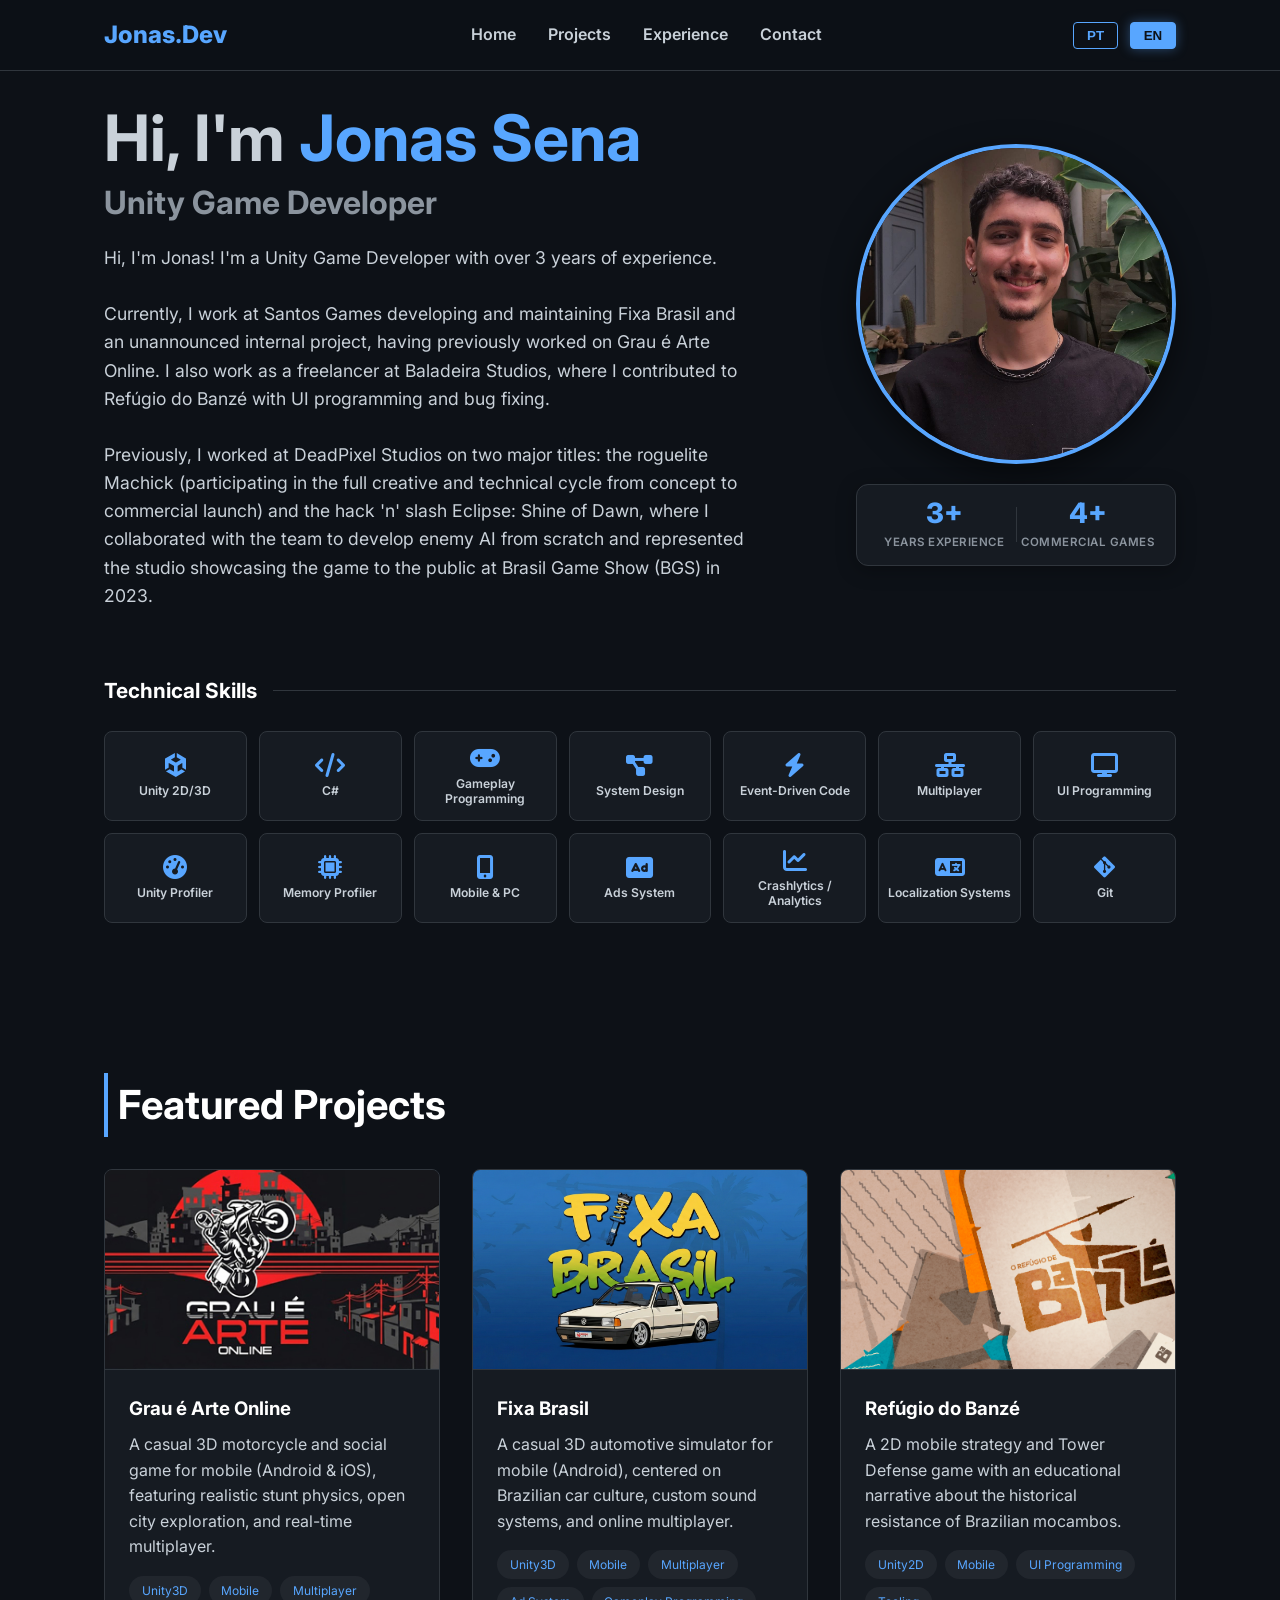
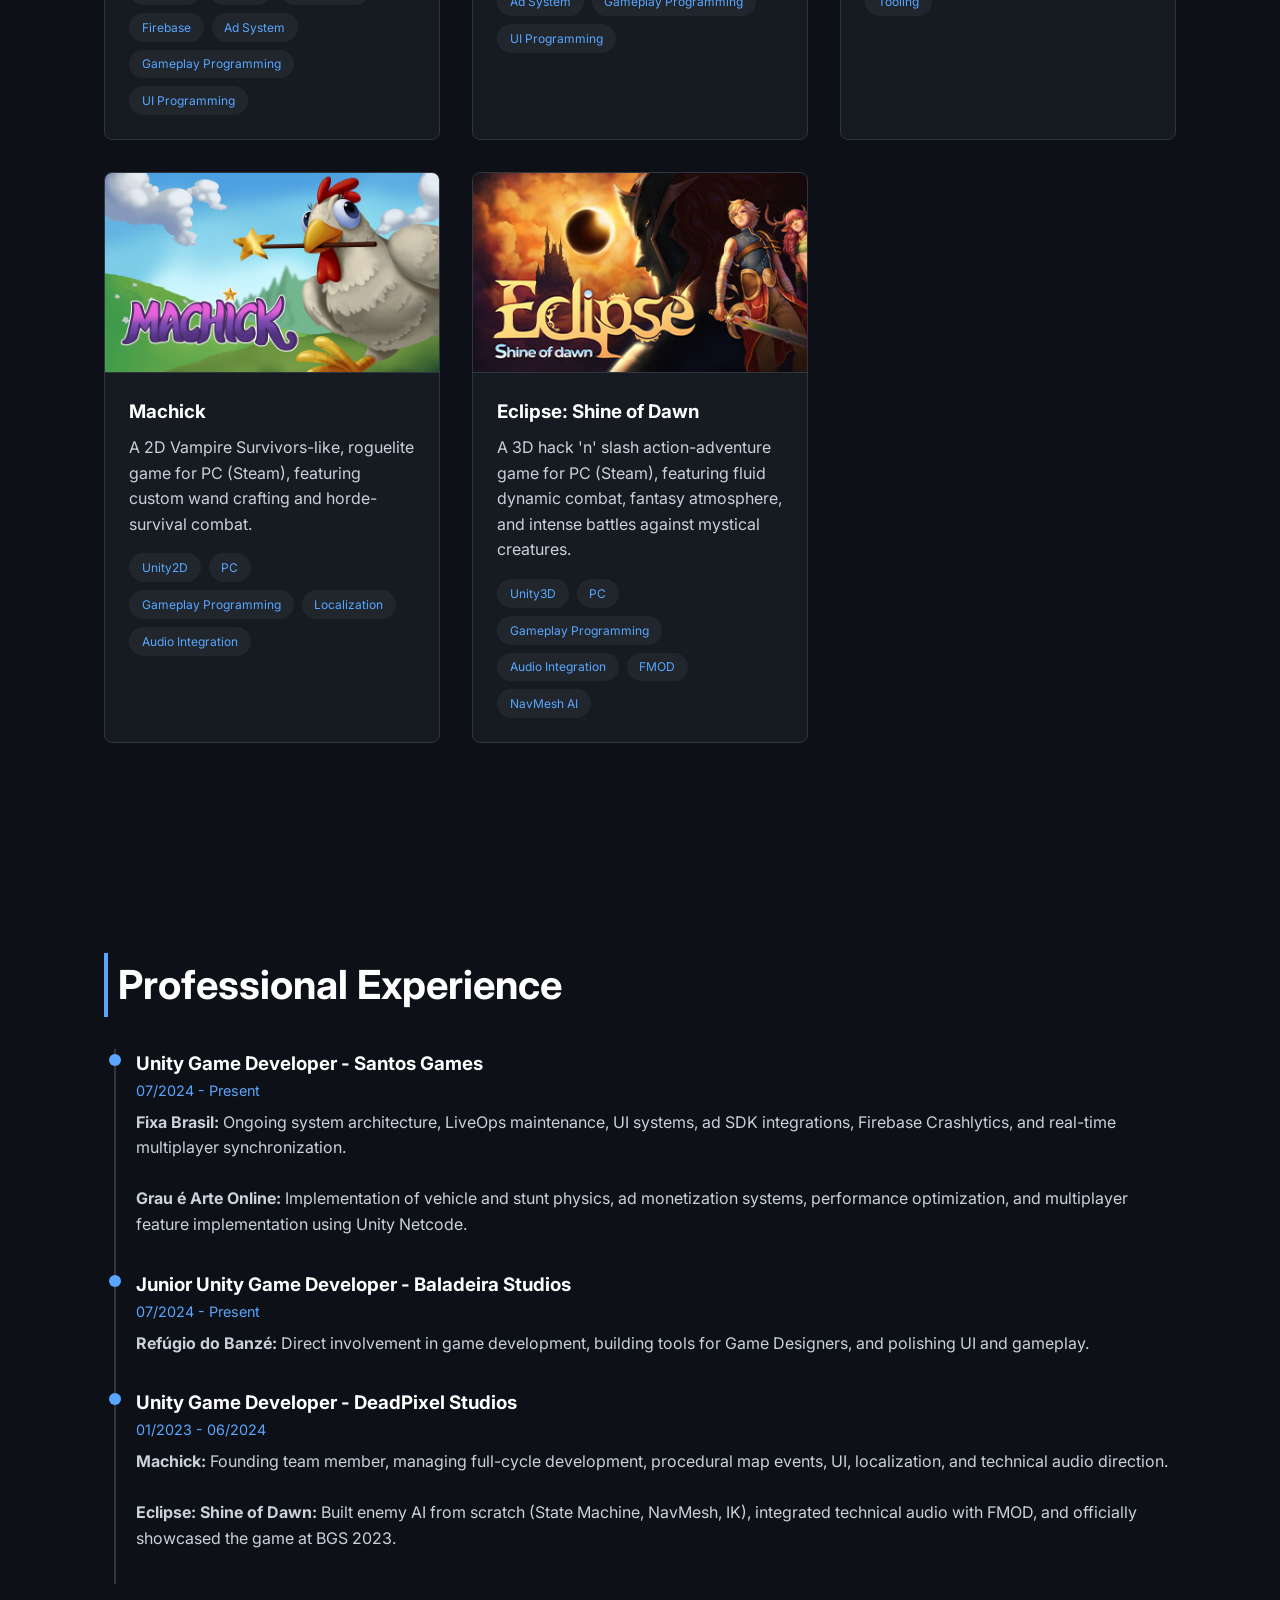
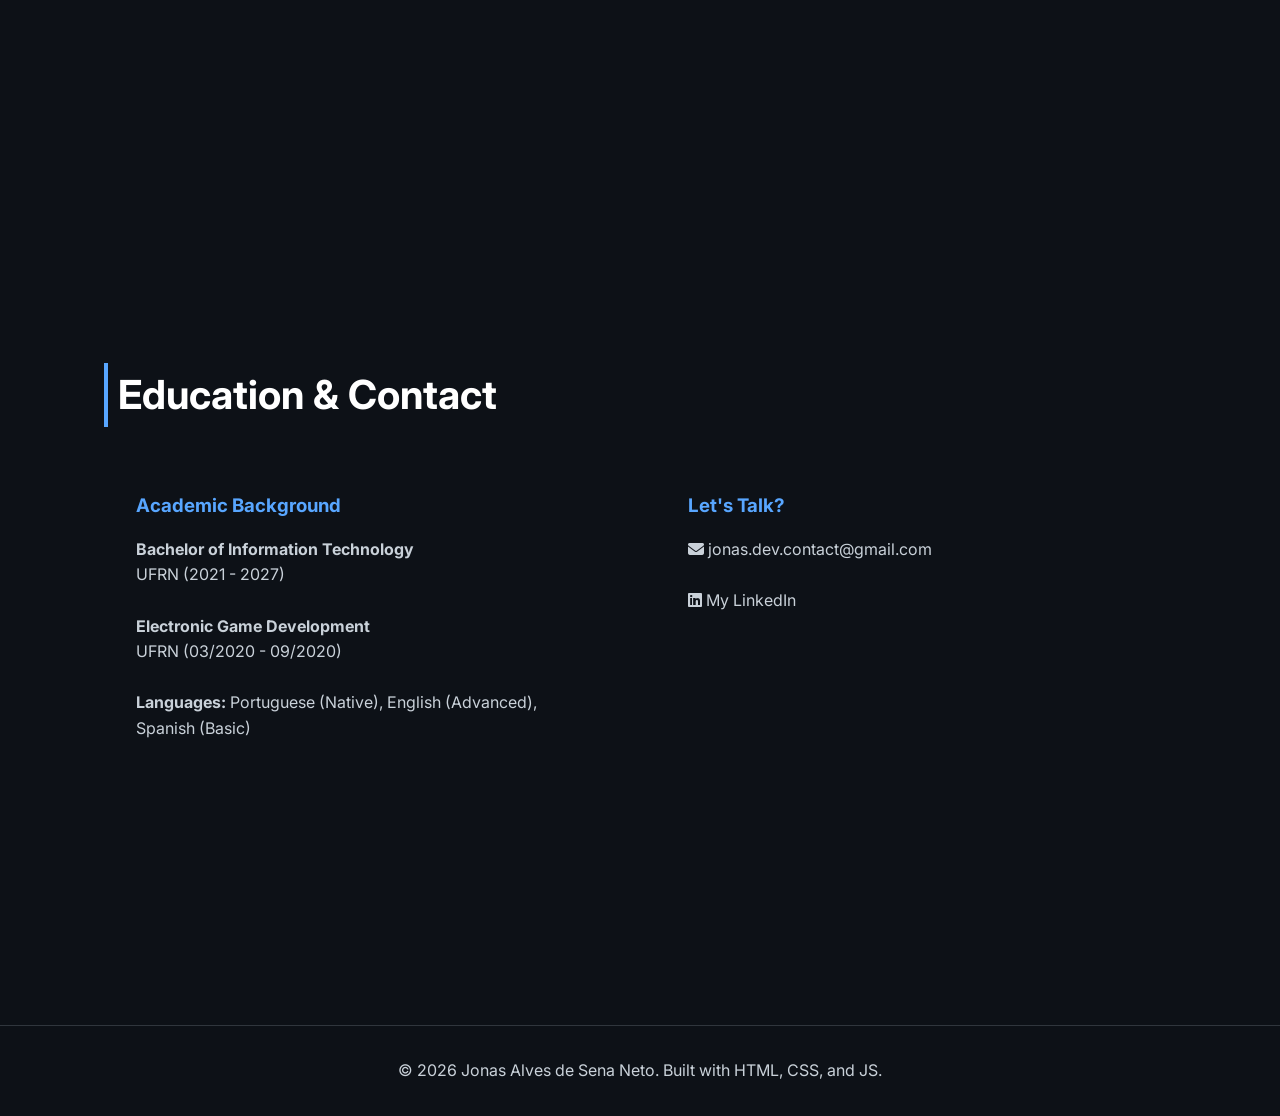
==== index.html @ f99be5d1 "add media on project pages" ====
<!DOCTYPE html>
<html lang="pt-BR">
<head>
    <meta charset="UTF-8">
    <meta name="viewport" content="width=device-width, initial-scale=1.0">
    <title data-i18n="page_title_home">Jonas Sena | Unity Game Developer</title>
    <link href="https://fonts.googleapis.com/css2?family=Inter:wght@300;400;600;800&display=swap" rel="stylesheet">
    <link rel="stylesheet" href="https://cdnjs.cloudflare.com/ajax/libs/font-awesome/6.4.0/css/all.min.css">
    
    <link rel="stylesheet" href="css/style.css">
</head>
<body>

    <header>
        <nav>
            <a href="index.html#inicio" class="logo">Jonas.Dev</a>
            <ul class="nav-links">
                <li><a href="#inicio" data-i18n="nav_home">Início</a></li>
                <li><a href="#projetos" data-i18n="nav_projects">Projetos</a></li>
                <li><a href="#experiencia" data-i18n="nav_experience">Experiência</a></li>
                <li><a href="#contato" data-i18n="nav_contact">Contato</a></li>
            </ul>
            <div class="lang-buttons">
                <button data-lang="pt" onclick="changeLanguage('pt')">PT</button>
                <button data-lang="en" onclick="changeLanguage('en')">EN</button>
            </div>
        </nav>
    </header>

    <section id="inicio" class="fade-in">
        <div class="intro-wrapper">
            
            <div class="intro-content">
                <h1 data-i18n="intro_hello">Oi, me chamo <span class="highlight">Jonas Sena</span></h1>
                <h2 data-i18n="intro_role">Unity Game Developer</h2>
                <p data-i18n="intro_desc">
                    Oi, eu sou Jonas! Sou Unity Game Developer com mais de 3 anos de experiência.<br><br>
                    Atualmente estou trabalhando na Santos Games no jogo Fixa Brasil e em um novo projeto interno ainda não lançado, além de ter atuado anteriormente no Grau é Arte Online. Também atuo como freelancer na Baladeira Studios, onde contribuí no jogo Refúgio do Banzé com programação de UI e correção de bugs.<br><br>
                    Anteriormente, atuei na DeadPixel Studios no desenvolvimento de dois grandes títulos: o roguelite Machick (participando de todo o processo criativo e técnico desde a concepção até o lançamento comercial) e o hack 'n' slash Eclipse: Shine of Dawn, onde contribuí no desenvolvimento da IA dos inimigos do zero junto à equipe e representei o estúdio apresentando o jogo diretamente ao público na Brasil Game Show (BGS) em 2023.
                </p>
            </div>

            <div class="intro-image">
                <img src="images/Jonas portfolio image.jpg" alt="Foto de Jonas Sena">
                <div class="intro-stats">
                    <div class="stat-item">
                        <span class="stat-number">3+</span>
                        <span class="stat-label" data-i18n="stat_exp">Anos de Experiência</span>
                    </div>
                    <div class="stat-divider"></div>
                    <div class="stat-item">
                        <span class="stat-number">4+</span>
                        <span class="stat-label" data-i18n="stat_projects">Jogos Comerciais</span>
                    </div>
                </div>
            </div>

        </div>
        
        <div class="skills-section">
            <h3 class="skills-title" data-i18n="skills_title">Competências Técnicas</h3>
            <div class="skills-grid">
                <div class="skill-card">
                    <i class="fa-brands fa-unity"></i>
                    <p data-i18n="skill_unity">Unity 2D/3D</p>
                </div>
                <div class="skill-card">
                    <i class="fa-solid fa-code"></i>
                    <p data-i18n="skill_csharp">C#</p>
                </div>
                <div class="skill-card">
                    <i class="fa-solid fa-gamepad"></i>
                    <p data-i18n="skill_gameplay">Gameplay Programming</p>
                </div>
                <div class="skill-card">
                    <i class="fa-solid fa-diagram-project"></i>
                    <p data-i18n="skill_system_design">System Design</p>
                </div>
                <div class="skill-card">
                    <i class="fa-solid fa-bolt"></i>
                    <p data-i18n="skill_event_driven">Event-Driven Code</p>
                </div>
                <div class="skill-card">
                    <i class="fa-solid fa-network-wired"></i>
                    <p data-i18n="skill_multiplayer">Multiplayer</p>
                </div>
                <div class="skill-card">
                    <i class="fa-solid fa-display"></i>
                    <p data-i18n="skill_ui">UI Programming</p>
                </div>
                <div class="skill-card">
                    <i class="fa-solid fa-gauge-high"></i>
                    <p data-i18n="skill_profiler">Unity Profiler</p>
                </div>
                <div class="skill-card">
                    <i class="fa-solid fa-microchip"></i>
                    <p data-i18n="skill_memory">Memory Profiler</p>
                </div>
                <div class="skill-card">
                    <i class="fa-solid fa-mobile-screen-button"></i>
                    <p data-i18n="skill_mobile_pc">Mobile & PC</p>
                </div>
                <div class="skill-card">
                    <i class="fa-solid fa-rectangle-ad"></i>
                    <p data-i18n="skill_ads">Ads System</p>
                </div>
                <div class="skill-card">
                    <i class="fa-solid fa-chart-line"></i>
                    <p data-i18n="skill_analytics">Crashlytics / Analytics</p>
                </div>
                <div class="skill-card">
                    <i class="fa-solid fa-language"></i>
                    <p data-i18n="skill_localization">Localization Systems</p>
                </div>
                <div class="skill-card">
                    <i class="fa-brands fa-git-alt"></i>
                    <p data-i18n="skill_git">Git</p>
                </div>
            </div>
        </div>
    </section>

    <section id="projetos" class="fade-in">
        <h2 class="section-title" data-i18n="title_projects">Projetos em Destaque</h2>
        <div class="projects-container">
            
            <a href="grau.html" class="project-card">
                <div class="project-img">
                    <img src="images/grau e arte media/grau.jpg" alt="Capa do jogo Grau é Arte Online" class="img-fill">
                </div>
                <div class="project-info">
                    <h3 data-i18n="proj1_title">Grau é Arte Online</h3>
                    <p data-i18n="proj1_desc">Jogo casual e social de motociclismo em 3D para mobile (Android e iOS), com física realista de manobras, exploração de cidade e multiplayer em tempo real.</p>
                    <div class="tags">
                        <span data-i18n="tag_unity3d">Unity3D</span>
                        <span data-i18n="tag_mobile">Mobile</span>
                        <span data-i18n="tag_multiplayer">Multiplayer</span>
                        <span data-i18n="tag_firebase">Firebase</span>
                        <span data-i18n="tag_ad_system">Sistema de Anúncios</span>
                        <span data-i18n="tag_gameplay_prog">Programação de Gameplay</span>
                        <span data-i18n="tag_ui_prog">Programação de UI</span>
                    </div>
                </div>
            </a>

            <a href="fixa.html" class="project-card">
                <div class="project-img">
                    <img src="images/fixa.jpg" alt="Capa do jogo Fixa Brasil" class="img-fill">
                </div>
                <div class="project-info">
                    <h3 data-i18n="proj2_title">Fixa Brasil</h3>
                    <p data-i18n="proj2_desc">Jogo casual e simulador automotivo em 3D para mobile (Android), focado na cultura brasileira de carros rebaixados, customização de som e multiplayer online.</p>
                    <div class="tags">
                        <span data-i18n="tag_unity3d">Unity3D</span>
                        <span data-i18n="tag_mobile">Mobile</span>
                        <span data-i18n="tag_multiplayer">Multiplayer</span>
                        <span data-i18n="tag_ad_system">Sistema de Anúncios</span>
                        <span data-i18n="tag_gameplay_prog">Programação de Gameplay</span>
                        <span data-i18n="tag_ui_prog">Programação de UI</span>
                    </div>
                </div>
            </a>

            <a href="banze.html" class="project-card">
                <div class="project-img">
                    <img src="images/banze midia/banze.jpg" alt="Capa do jogo Refúgio do Banzé">
                </div>
                <div class="project-info">
                    <h3 data-i18n="proj3_title">Refúgio do Banzé</h3>
                    <p data-i18n="proj3_desc">Jogo de estratégia e Tower Defense em 2D para mobile, com temática histórica e educativa sobre a resistência dos mocambos no Brasil colonial.</p>
                    <div class="tags">
                        <span data-i18n="tag_unity2d">Unity2D</span>
                        <span data-i18n="tag_mobile">Mobile</span>
                        <span data-i18n="tag_ui_prog">Programação de UI</span>
                        <span data-i18n="tag_tooling">Tooling</span>
                    </div>
                </div>
            </a>

            <a href="machick.html" class="project-card">
                <div class="project-img">
                    <img src="images/machick.jpg" alt="Capa do jogo Machick">
                </div>
                <div class="project-info">
                    <h3 data-i18n="proj4_title">Machick</h3>
                    <p data-i18n="proj4_desc">Jogo Vampire Survivors-like, roguelite em 2D para PC (Steam), com criação de varinhas mágicas e combate contra hordas de inimigos.</p>
                    <div class="tags">
                        <span data-i18n="tag_unity2d">Unity2D</span>
                        <span data-i18n="tag_pc">PC</span>
                        <span data-i18n="tag_gameplay_prog">Programação de Gameplay</span>
                        <span data-i18n="tag_localization">Localização</span>
                        <span data-i18n="tag_audio_int">Integração de Áudio</span>
                    </div>
                </div>
            </a>

            <a href="eclipse.html" class="project-card">
                <div class="project-img">
                    <img src="images/eclipse.jpg" alt="Capa do jogo Eclipse: Shine of Dawn">
                </div>
                <div class="project-info">
                    <h3 data-i18n="proj5_title">Eclipse: Shine of Dawn</h3>
                    <p data-i18n="proj5_desc">Jogo de ação e aventura hack 'n' slash em 3D para PC (Steam), com combate dinâmico fluido, ambientação de fantasia e confrontos contra criaturas místicas.</p>
                    <div class="tags">
                        <span data-i18n="tag_unity3d">Unity3D</span>
                        <span data-i18n="tag_pc">PC</span>
                        <span data-i18n="tag_gameplay_prog">Programação de Gameplay</span>
                        <span data-i18n="tag_audio_int">Integração de Áudio</span>
                        <span data-i18n="tag_fmod">FMOD</span>
                        <span data-i18n="tag_navmesh">NavMesh IA</span>
                    </div>
                </div>
            </a>

        </div>
    </section>

    <section id="experiencia" class="fade-in">
        <h2 class="section-title" data-i18n="title_experience">Experiência Profissional</h2>
        <div class="timeline">
            
            <div class="timeline-item">
                <h3 data-i18n="exp1_title">Unity Game Developer - Santos Games</h3>
                <span class="date" data-i18n="exp1_date">07/2024 - Presente</span>
                <p data-i18n="exp1_desc">
                    <strong>Fixa Brasil:</strong> Atuação contínua na arquitetura de sistemas, manutenção LiveOps, controle de UI, integração de anúncios, Firebase Crashlytics e sincronização multiplayer em tempo real.<br><br>
                    <strong>Grau é Arte Online:</strong> Implementação de física de veículos e manobras, sistemas de monetização/anúncios, otimização de performance e implementação de features multiplayer com Unity Netcode.
                </p>
            </div>

            <div class="timeline-item">
                <h3 data-i18n="exp2_title">Junior Unity Game Developer - Baladeira Studios</h3>
                <span class="date" data-i18n="exp2_date">07/2024 - Presente</span>
                <p data-i18n="exp2_desc"><strong>Refúgio do Banzé:</strong> Envolvimento direto no desenvolvimento do jogo, construindo ferramentas para Game Designers e refinando a programação de UI e gameplay.</p>
            </div>

            <div class="timeline-item">
                <h3 data-i18n="exp3_title">Unity Game Developer - DeadPixel Studios</h3>
                <span class="date" data-i18n="exp3_date">01/2023 - 06/2024</span>
                <p data-i18n="exp3_desc">
                    <strong>Machick:</strong> Membro fundador da equipe, atuando no ciclo completo do jogo, controle de mapas procedurais, UI, localização e direção técnica de áudio.<br><br>
                    <strong>Eclipse: Shine of Dawn:</strong> Desenvolvimento da IA dos inimigos do zero (State Machine, NavMesh, IK), integração técnica de áudio com FMOD e apresentação oficial do jogo na BGS 2023.
                </p>
            </div>

        </div>
    </section>

    <section id="contato" class="fade-in">
        <h2 class="section-title" data-i18n="title_contact">Educação e Contato</h2>
        <div class="projects-container">
            <div class="skill-card" style="text-align: left;">
                <h3 style="color: var(--accent-color); margin-bottom: 1rem;" data-i18n="edu_title">Formação Acadêmica</h3>
                <p data-i18n="edu_1"><strong>Bacharelado em Tecnologia da Informação</strong><br>UFRN (2021 - 2027)</p><br>
                <p data-i18n="edu_2"><strong>Desenvolvimento de Jogos Eletrônicos</strong><br>UFRN (03/2020 - 09/2020)</p><br>
                <p data-i18n="edu_langs"><strong>Idiomas:</strong> Português (Nativo), Inglês (Avançado), Espanhol (Básico)</p>
            </div>
            <div class="skill-card" style="text-align: left;">
                <h3 style="color: var(--accent-color); margin-bottom: 1rem;" data-i18n="contact_title">Vamos Conversar?</h3>
                <p><i class="fa-solid fa-envelope"></i> jonas.dev.contact@gmail.com</p><br>
                <p><i class="fa-brands fa-linkedin"></i> <a href="#" style="color: var(--text-color); text-decoration: none;" data-i18n="contact_linkedin">Meu LinkedIn</a></p>
            </div>
        </div>
    </section>

    <footer>
        <p data-i18n="footer_text">© 2026 Jonas Alves de Sena Neto. Construído com HTML, CSS e JS.</p>
    </footer>

    <script src="js/translations.js"></script>
    <script src="js/i18n.js"></script>
    <script src="js/main.js"></script>
</body>
</html>
---- css/style.css ----
/* Variáveis de Cores (Tema Escuro) */
:root {
    --bg-color: #0d1117; /* Fundo principal escuro */
    --surface-color: #161b22; /* Fundo secundário (cards) */
    --text-color: #c9d1d9; /* Texto claro */
    --accent-color: #58a6ff; /* Azul para destaques */
    --accent-hover: #1f6feb; /* Azul escuro para hover */
}

* {
    margin: 0;
    padding: 0;
    box-sizing: border-box;
}

html {
    scroll-behavior: smooth; /* Rolagem suave ao clicar nos links */
}

body {
    font-family: 'Inter', sans-serif;
    background-color: var(--bg-color);
    color: var(--text-color);
    line-height: 1.6;
}

/* --- Cabeçalho --- */
header {
    position: fixed;
    top: 0;
    width: 100%;
    background-color: rgba(13, 17, 23, 0.95);
    backdrop-filter: blur(5px);
    z-index: 1000;
    border-bottom: 1px solid #30363d;
}

nav {
    display: flex;
    justify-content: space-between;
    align-items: center;
    padding: 1rem 5%;
    max-width: 1200px;
    margin: 0 auto;
}

.logo {
    font-size: 1.5rem;
    font-weight: 800;
    color: var(--accent-color);
    text-decoration: none;
    cursor: pointer;
    transition: opacity 0.2s ease, filter 0.2s ease;
}

.logo:hover {
    filter: brightness(1.2);
}

.nav-links {
    list-style: none;
    display: flex;
    gap: 2rem;
}

.nav-links a {
    color: var(--text-color);
    text-decoration: none;
    font-weight: 600;
    transition: color 0.3s;
}

.nav-links a:hover {
    color: var(--accent-color);
}

.lang-buttons button {
    background-color: transparent;
    border: 1px solid var(--accent-color);
    color: var(--accent-color);
    padding: 0.3rem 0.8rem;
    margin-left: 0.5rem;
    cursor: pointer;
    border-radius: 4px;
    font-weight: bold;
    transition: all 0.25s ease;
}

.lang-buttons button:hover {
    background-color: rgba(88, 166, 255, 0.2);
}

.lang-buttons button.active {
    background-color: var(--accent-color);
    color: var(--bg-color);
    box-shadow: 0 0 12px rgba(88, 166, 255, 0.4);
}

/* --- Seções Globais --- */
section {
    padding: 100px 5% 50px;
    min-height: 100vh;
    max-width: 1200px;
    margin: 0 auto;
    display: flex;
    flex-direction: column;
    justify-content: center;
}

.section-title {
    font-size: 2.5rem;
    margin-bottom: 2rem;
    color: #fff;
    border-left: 4px solid var(--accent-color);
    padding-left: 10px;
}

.highlight {
    color: var(--accent-color);
}

/* --- Início --- */
.intro-wrapper {
    display: flex;
    align-items: center; /* Centraliza verticalmente o texto com a foto */
    justify-content: space-between;
    gap: 3rem; /* Espaço entre o texto e a foto */
}

.intro-content {
    flex: 1; /* Faz o texto ocupar o espaço restante */
}

.intro-content h1 {
    font-size: 4rem;
    line-height: 1.2;
}

.intro-content h2 {
    font-size: 2rem;
    color: #8b949e;
    margin-bottom: 1rem;
}

.intro-content p {
    font-size: 1.1rem;
    max-width: 650px;
    color: #c9d1d9;
}

/* Estilos da Foto de Perfil */
.intro-image {
    flex-shrink: 0; /* Impede a foto de amassar */
    display: flex;
    flex-direction: column;
    align-items: center;
}

.intro-image img {
    width: 320px;
    height: 320px;
    object-fit: cover; /* Garante que a foto não fique esticada */
    border-radius: 50%; /* Deixa a foto redonda (mude para 15px se quiser quadrada com cantos arredondados) */
    border: 4px solid var(--accent-color); /* Borda com a cor de destaque do site */
    box-shadow: 0 10px 30px rgba(0, 0, 0, 0.5); /* Sombra suave para dar profundidade */
}

/* Espaço Sucinto de Estatísticas abaixo da foto */
.intro-stats {
    display: flex;
    align-items: center;
    justify-content: space-around;
    width: 100%;
    max-width: 320px;
    margin-top: 1.25rem;
    padding: 0.85rem 1rem;
    background-color: var(--surface-color);
    border: 1px solid #30363d;
    border-radius: 12px;
    box-shadow: 0 4px 20px rgba(0, 0, 0, 0.3);
}

.stat-item {
    text-align: center;
    flex: 1;
}

.stat-number {
    display: block;
    font-size: 1.75rem;
    font-weight: 800;
    color: var(--accent-color);
    line-height: 1.1;
}

.stat-label {
    display: block;
    font-size: 0.72rem;
    font-weight: 600;
    color: #8b949e;
    margin-top: 0.25rem;
    text-transform: uppercase;
    letter-spacing: 0.5px;
}

.stat-divider {
    width: 1px;
    height: 35px;
    background-color: #30363d;
}

/* Responsividade (Para celulares e tablets) */
@media (max-width: 900px) {
    .intro-wrapper {
        flex-direction: column-reverse; /* Coloca o texto embaixo e a foto em cima no celular */
        text-align: center;
        gap: 2rem;
    }

    .intro-content p {
        max-width: 100%; /* O texto ocupa 100% da tela no celular */
        margin: 0 auto;
    }

    .intro-image img {
        width: 220px; /* Reduz o tamanho da foto no celular */
        height: 220px;
    }

    .intro-stats {
        max-width: 260px;
        margin-top: 1rem;
    }

    .intro-content h1 {
        font-size: 3rem; /* Reduz um pouco o título no celular */
    }
}

/* --- Habilidades --- */
.skills-section {
    margin-top: 4rem;
}

.skills-title {
    font-size: 1.3rem;
    color: #fff;
    margin-bottom: 1.5rem;
    font-weight: 700;
    display: flex;
    align-items: center;
}

.skills-title::after {
    content: '';
    flex: 1;
    height: 1px;
    background-color: #30363d;
    margin-left: 1rem;
}

.skills-grid {
    display: grid;
    grid-template-columns: repeat(auto-fit, minmax(120px, 1fr));
    gap: 0.75rem;
}

/* Em telas de desktop, organiza em exatamente 7 colunas (2 linhas completas) */
@media (min-width: 960px) {
    .skills-grid {
        grid-template-columns: repeat(7, 1fr);
    }
}

.skills-grid .skill-card {
    background-color: var(--surface-color);
    padding: 0.85rem 0.4rem; 
    border-radius: 8px;
    text-align: center;
    border: 1px solid #30363d;
    display: flex;
    flex-direction: column;
    justify-content: center;
    align-items: center;
    min-height: 90px;
    transition: transform 0.25s ease, border-color 0.25s ease, box-shadow 0.25s ease;
}

.skills-grid .skill-card:hover {
    transform: translateY(-3px);
    border-color: var(--accent-color);
    box-shadow: 0 4px 16px rgba(88, 166, 255, 0.15);
}

.skills-grid .skill-card i {
    font-size: 1.5rem;
    color: var(--accent-color);
    margin-bottom: 0.45rem;
}

.skills-grid .skill-card p {
    font-size: 0.76rem; 
    font-weight: 600;
    color: var(--text-color);
    margin: 0;
    line-height: 1.2;
}

/* --- Projetos --- */
.projects-container {
    display: grid;
    grid-template-columns: repeat(auto-fit, minmax(300px, 1fr));
    gap: 2rem;
}

.project-card {
    background-color: var(--surface-color);
    border-radius: 8px;
    overflow: hidden;
    border: 1px solid #30363d;
    
    /* Novas propriedades adicionadas */
    transition: transform 0.3s, border-color 0.3s;
    cursor: pointer; /* Garante que o cursor vire uma mãozinha */
    display: block; /* Necessário caso você transforme a div em link */
    text-decoration: none; /* Remove o sublinhado caso seja um link */
    color: inherit; /* Mantém a cor do texto original */
}

/* Novo efeito hover para os projetos */
.project-card:hover {
    transform: translateY(-5px);
    border-color: var(--accent-color);
}

/* O contêiner principal das capas */
.project-img {
    width: 100%; /* Faz a imagem ocupar toda a largura do card */
    height: 200px; /* Mantém a altura fixa padrão */
    object-fit: cover; /* MÁGICA: Corta a imagem perfeitamente se ela não couber, sem achatar! */
    display: block; /* Remove espaços em branco indesejados abaixo da imagem */
    border-bottom: 1px solid #30363d; /* Cria uma linha divisória sutil entre a imagem e o texto */
}

/* Regra PADRÃO: Mantém as outras imagens centralizadas e sem cortar (como Banzé, Machick, Eclipse) */
.project-img img {
    width: 100%;     /* Força a preencher a largura */
    height: 100%;    /* Força a preencher a altura (200px) */
    display: block;  /* Remove espaços em branco indesejados abaixo da imagem */
    object-fit: cover; /* A MÁGICA: Corta o excesso preenchendo o fundo sem distorcer! */
    object-position: left; /* Garante que o corte foque no centro da imagem */
}

/* Regra ESPECÍFICA: Força apenas o Grau e o Fixa a preencherem 100% do fundo */
.project-img img.img-fill {
    max-height: none; /* Remove a limitação de 90% */
    max-width: none;
    width: 100%;      /* Força a preencher a largura */
    height: 100%;     /* Força a preencher a altura */
    object-fit: cover; /* Corta o excesso preenchendo o fundo sem distorcer */
    object-position: center;
}

.project-info {
    padding: 1.5rem;
}

.project-info h3 {
    color: #fff;
    margin-bottom: 0.5rem;
}

/* --- Tags dos Projetos --- */
.tags {
    margin-top: 1rem;
    display: flex;
    flex-wrap: wrap; /* Permite que as tags pulem para a linha de baixo quando faltar espaço */
    gap: 0.5rem;
}

.tags span {
    background-color: #21262d;
    padding: 0.3rem 0.8rem;
    border-radius: 20px;
    font-size: 0.75rem; /* Diminuí levemente a fonte para caber melhor */
    color: var(--accent-color);
    white-space: nowrap; /* Impede que o texto de uma única tag quebre no meio da palavra */
}

/* --- Experiência (Timeline) --- */
.timeline {
    border-left: 2px solid #30363d;
    padding-left: 20px;
    margin-left: 10px;
}

.timeline-item {
    margin-bottom: 2rem;
    position: relative;
}

.timeline-item::before {
    content: '';
    position: absolute;
    left: -27px;
    top: 5px;
    width: 12px;
    height: 12px;
    background-color: var(--accent-color);
    border-radius: 50%;
}

.timeline-item h3 {
    color: #fff;
}

.timeline-item .date {
    font-size: 0.9rem;
    color: var(--accent-color);
    display: block;
    margin-bottom: 0.5rem;
}

/* --- Rodapé --- */
footer {
    text-align: center;
    padding: 2rem;
    border-top: 1px solid #30363d;
    margin-top: 2rem;
}

/* --- Animação JS --- */
.fade-in {
    opacity: 0;
    transform: translateY(30px);
    transition: opacity 0.6s ease-out, transform 0.6s ease-out;
}

.fade-in.visible {
    opacity: 1;
    transform: translateY(0);
}

/* --- Correção para os cards de Educação e Contato --- */
#contato .skill-card {
    display: block; /* Remove o Flexbox que estava forçando a centralização */
    text-align: left; /* Garante o texto na esquerda */
    padding: 2rem; /* Devolve um espaçamento interno maior, melhor para leitura de textos longos */
}

/* =========================================
   ESTILOS DA PÁGINA ESPECÍFICA DO PROJETO 
   ========================================= */

.project-page {
    padding-top: 120px; /* Dá um respiro para o cabeçalho fixo não cobrir o conteúdo */
    max-width: 900px; /* Deixa o texto numa largura mais confortável para leitura */
}

.back-link {
    display: inline-flex;
    align-items: center;
    margin-bottom: 2rem;
    color: var(--accent-color);
    text-decoration: none;
    font-weight: 600;
    transition: transform 0.3s;
}

.back-link:hover {
    transform: translateX(-5px); /* Efeito legal de voltar */
}

.project-header {
    text-align: center;
    margin-bottom: 3rem;
}

.project-header h1 {
    font-size: 3rem;
    margin-bottom: 1rem;
    color: #fff;
}

/* Deixa o vídeo responsivo na proporção 16:9 */
.project-video-container {
    position: relative;
    padding-bottom: 56.25%; /* Proporção mágica do 16:9 */
    height: 0;
    overflow: hidden;
    border-radius: 8px;
    box-shadow: 0 10px 30px rgba(0,0,0,0.5);
    margin-bottom: 2rem;
    border: 1px solid #30363d;
}

.project-video-container iframe,
.project-video-container video {
    position: absolute;
    top: 0;
    left: 0;
    width: 100%;
    height: 100%;
    border: none;
    object-fit: cover;
    background-color: #000;
}

/* Container para vídeos verticais (formato celular / mobile 9:16) */
.project-video-container-mobile {
    position: relative;
    width: 100%;
    max-width: 380px;
    margin: 0 auto 2.5rem;
    aspect-ratio: 9 / 16;
    border-radius: 16px;
    overflow: hidden;
    border: 1px solid #30363d;
    box-shadow: 0 16px 40px rgba(0, 0, 0, 0.6);
    background-color: #000;
}

.project-video-container-mobile video {
    width: 100%;
    height: 100%;
    display: block;
    object-fit: cover;
    border-radius: 16px;
}

@media (max-width: 480px) {
    .project-video-container-mobile {
        max-width: 320px;
        margin-bottom: 2rem;
    }
}

/* --- Par de Vídeos Verticais (Mobile / 9:16 - ex: Grau é Arte) --- */
.project-videos-mobile-pair {
    display: flex;
    justify-content: center;
    align-items: center;
    gap: 1.5rem;
    margin-bottom: 2.5rem;
    flex-wrap: wrap;
}

.video-mobile-item {
    width: 100%;
    max-width: 320px;
    aspect-ratio: 9 / 16;
    border-radius: 16px;
    overflow: hidden;
    border: 1px solid #30363d;
    box-shadow: 0 16px 40px rgba(0, 0, 0, 0.6);
    background-color: #000;
}

.video-mobile-item video {
    width: 100%;
    height: 100%;
    display: block;
    object-fit: cover;
    border-radius: 16px;
}

@media (max-width: 680px) {
    .project-videos-mobile-pair {
        flex-direction: column;
        align-items: center;
        gap: 1.5rem;
    }

    .video-mobile-item {
        max-width: 300px;
    }
}

/* --- Galeria de Imagens de Projetos --- */
.project-gallery {
    display: flex;
    flex-direction: column;
    gap: 1.5rem;
    margin-bottom: 2.5rem;
}

.gallery-banner {
    width: 100%;
    border-radius: 8px;
    overflow: hidden;
    border: 1px solid #30363d;
    box-shadow: 0 10px 30px rgba(0, 0, 0, 0.4);
    background-color: var(--surface-color);
    transition: border-color 0.3s ease;
}

.gallery-banner:hover {
    border-color: var(--accent-color);
}

.gallery-banner img {
    width: 100%;
    height: auto;
    display: block;
    object-fit: cover;
}

.gallery-screens {
    display: grid;
    grid-template-columns: repeat(3, 1fr);
    gap: 1.5rem;
}

.gallery-item {
    background-color: var(--surface-color);
    border-radius: 8px;
    overflow: hidden;
    border: 1px solid #30363d;
    box-shadow: 0 10px 30px rgba(0, 0, 0, 0.4);
    display: flex;
    justify-content: center;
    align-items: center;
    transition: transform 0.3s ease, border-color 0.3s ease, box-shadow 0.3s ease;
}

.gallery-item:hover {
    transform: translateY(-6px);
    border-color: var(--accent-color);
    box-shadow: 0 16px 32px rgba(0, 0, 0, 0.6);
}

.gallery-item img {
    width: 100%;
    height: auto;
    display: block;
    object-fit: contain;
}

.gallery-screens-2x2 {
    display: grid;
    grid-template-columns: repeat(2, 1fr);
    gap: 1.5rem;
    margin-bottom: 2.5rem;
}

.gallery-screens-5 {
    display: grid;
    grid-template-columns: repeat(6, 1fr);
    gap: 1.5rem;
    margin-bottom: 2.5rem;
}

.gallery-screens-5 .gallery-item:nth-child(1),
.gallery-screens-5 .gallery-item:nth-child(2),
.gallery-screens-5 .gallery-item:nth-child(3) {
    grid-column: span 2;
}

.gallery-screens-5 .gallery-item:nth-child(4),
.gallery-screens-5 .gallery-item:nth-child(5) {
    grid-column: span 3;
}

@media (max-width: 900px) {
    .gallery-screens-5 {
        grid-template-columns: repeat(2, 1fr);
    }
    .gallery-screens-5 .gallery-item:nth-child(1),
    .gallery-screens-5 .gallery-item:nth-child(2),
    .gallery-screens-5 .gallery-item:nth-child(3),
    .gallery-screens-5 .gallery-item:nth-child(4) {
        grid-column: span 1;
    }
    .gallery-screens-5 .gallery-item:nth-child(5) {
        grid-column: span 2;
    }
}

@media (max-width: 768px) {
    .gallery-screens,
    .gallery-screens-2x2 {
        grid-template-columns: 1fr;
        gap: 1.2rem;
    }
}

@media (max-width: 600px) {
    .gallery-screens-5 {
        grid-template-columns: 1fr;
        gap: 1.2rem;
    }
    .gallery-screens-5 .gallery-item:nth-child(n) {
        grid-column: span 1;
    }
}

/* --- Galeria 3x3 (Grau é Arte) --- */
.gallery-screens-3x3 {
    display: grid;
    grid-template-columns: repeat(3, 1fr);
    gap: 1.5rem;
    margin-bottom: 2.5rem;
}

.gallery-screens-3x3 .gallery-item {
    aspect-ratio: 16 / 9;
}

.gallery-screens-3x3 .gallery-item img {
    width: 100%;
    height: 100%;
    object-fit: cover;
}

@media (max-width: 900px) {
    .gallery-screens-3x3 {
        grid-template-columns: repeat(2, 1fr);
    }
    .gallery-screens-3x3 .gallery-item:first-child {
        grid-column: span 2;
        aspect-ratio: 21 / 9;
    }
}

@media (max-width: 600px) {
    .gallery-screens-3x3 {
        grid-template-columns: 1fr;
        gap: 1.2rem;
    }
    .gallery-screens-3x3 .gallery-item:first-child {
        grid-column: span 1;
        aspect-ratio: 16 / 9;
    }
}

/* --- Fixa Brasil - Dual Video Showcase --- */
.project-videos-dual {
    display: flex;
    gap: 1.25rem;
    margin-bottom: 2rem;
    align-items: center;
    justify-content: center;
}

.video-dual-main {
    flex: 16;
    aspect-ratio: 16 / 9;
    border-radius: 8px;
    overflow: hidden;
    border: 1px solid #30363d;
    box-shadow: 0 10px 30px rgba(0, 0, 0, 0.5);
    background-color: var(--surface-color);
}

.video-dual-short {
    flex: 5.0625;
    aspect-ratio: 9 / 16;
    border-radius: 8px;
    overflow: hidden;
    border: 1px solid #30363d;
    box-shadow: 0 10px 30px rgba(0, 0, 0, 0.5);
    background-color: var(--surface-color);
}

.video-dual-main iframe,
.video-dual-short iframe {
    width: 100%;
    height: 100%;
    border: none;
    display: block;
}

@media (max-width: 768px) {
    .project-videos-dual {
        flex-direction: column;
        gap: 1.5rem;
    }

    .video-dual-main {
        width: 100%;
        flex: none;
    }

    .video-dual-short {
        width: 100%;
        max-width: 280px;
        flex: none;
        margin: 0 auto;
    }
}

/* --- Dual 16:9 Video Showcase (Machick) --- */
.project-videos-pair {
    display: grid;
    grid-template-columns: repeat(2, 1fr);
    gap: 1.5rem;
    margin-bottom: 2.5rem;
}

.video-pair-item {
    display: flex;
    flex-direction: column;
}

.video-pair-item .project-video-container {
    margin-bottom: 0.75rem;
}

.video-label {
    display: flex;
    align-items: center;
    justify-content: center;
    gap: 0.5rem;
    font-size: 0.95rem;
    font-weight: 600;
    color: #c9d1d9;
    text-align: center;
}

.video-label i {
    color: var(--accent-color);
}

@media (max-width: 768px) {
    .project-videos-pair {
        grid-template-columns: 1fr;
        gap: 1.75rem;
    }
}

.platform-links {
    display: flex;
    justify-content: center;
    flex-wrap: wrap;
    gap: 1rem;
    margin-bottom: 3rem;
}

.platform-btn {
    display: flex;
    align-items: center;
    gap: 0.5rem;
    background-color: var(--surface-color);
    color: var(--text-color);
    padding: 0.8rem 1.5rem;
    border-radius: 8px;
    text-decoration: none;
    font-weight: 600;
    border: 1px solid #30363d;
    transition: all 0.3s;
}

.platform-btn i {
    font-size: 1.2rem;
}

.platform-btn.playstore:hover,
.platform-btn.appstore:hover,
.platform-btn.steam:hover {
    border-color: #3bccff;
    color: #3bccff;
}

.platform-btn.website:hover {
    border-color: var(--accent-color);
    color: var(--accent-color);
}

.project-details h2 {
    color: var(--accent-color);
    margin-top: 2rem;
    margin-bottom: 1rem;
    font-size: 1.8rem;
}

.project-details p {
    margin-bottom: 1.5rem;
    font-size: 1.1rem;
    color: #c9d1d9;
    line-height: 1.8;
}

/* --- Métricas de Impacto em Páginas de Projetos --- */
.project-stats {
    display: grid;
    grid-template-columns: repeat(auto-fit, minmax(160px, 1fr));
    gap: 1rem;
    max-width: 100%;
    margin: 1.5rem 0 2.5rem 0;
    padding: 1.25rem 1rem;
    background-color: var(--surface-color);
    border: 1px solid #30363d;
    border-radius: 12px;
    box-shadow: 0 4px 20px rgba(0, 0, 0, 0.3);
}

.project-stats .stat-item {
    text-align: center;
    padding: 0.5rem;
}

.project-stats .stat-number {
    display: block;
    font-size: 1.9rem;
    font-weight: 800;
    color: var(--accent-color);
    line-height: 1.1;
}

.project-stats .stat-label {
    display: block;
    font-size: 0.75rem;
    font-weight: 600;
    color: #8b949e;
    margin-top: 0.4rem;
    text-transform: uppercase;
    letter-spacing: 0.5px;
    line-height: 1.3;
}

/* ==========================================================================
   Modal Lightbox de Imagens (Estilo Steam / Google Play)
   ========================================================================== */
.gallery-item,
.gallery-banner {
    cursor: pointer;
}

.gallery-item img,
.gallery-banner img {
    cursor: pointer;
    transition: transform 0.3s ease, filter 0.3s ease;
}

.gallery-item:hover img,
.gallery-banner:hover img {
    filter: brightness(1.08);
}

.lightbox-modal {
    position: fixed;
    inset: 0;
    z-index: 99999;
    background-color: rgba(7, 10, 15, 0.94);
    backdrop-filter: blur(10px);
    display: flex;
    flex-direction: column;
    justify-content: space-between;
    align-items: center;
    opacity: 0;
    visibility: hidden;
    transition: opacity 0.3s ease, visibility 0.3s ease;
    padding: 1.25rem 1rem;
    box-sizing: border-box;
    user-select: none;
}

.lightbox-modal.active {
    opacity: 1;
    visibility: visible;
}

/* Barra Superior */
.lightbox-header {
    width: 100%;
    max-width: 1200px;
    display: flex;
    justify-content: space-between;
    align-items: center;
    color: #e6edf3;
    z-index: 10;
    padding: 0 1rem;
}

.lightbox-title {
    font-size: 1rem;
    font-weight: 500;
    color: var(--text-secondary);
    white-space: nowrap;
    overflow: hidden;
    text-overflow: ellipsis;
    max-width: calc(100% - 60px);
}

.lightbox-close {
    background: rgba(255, 255, 255, 0.1);
    border: 1px solid rgba(255, 255, 255, 0.2);
    color: #fff;
    width: 42px;
    height: 42px;
    border-radius: 50%;
    display: flex;
    align-items: center;
    justify-content: center;
    font-size: 1.25rem;
    cursor: pointer;
    transition: all 0.2s ease;
}

.lightbox-close:hover {
    background: rgba(255, 75, 75, 0.85);
    border-color: rgba(255, 75, 75, 1);
    transform: scale(1.1);
}

/* Área Central com Imagem e Setas */
.lightbox-body {
    position: relative;
    width: 100%;
    max-width: 1400px;
    flex: 1;
    display: flex;
    align-items: center;
    justify-content: center;
    margin: 1rem 0;
    overflow: hidden;
}

.lightbox-img-wrapper {
    max-width: 90vw;
    max-height: 80vh;
    display: flex;
    align-items: center;
    justify-content: center;
}

.lightbox-img {
    max-width: 100%;
    max-height: 80vh;
    object-fit: contain;
    border-radius: 8px;
    box-shadow: 0 25px 60px rgba(0, 0, 0, 0.85);
    border: 1px solid rgba(255, 255, 255, 0.1);
    transition: transform 0.2s ease, opacity 0.2s ease;
}

/* Setas de Navegação (Estilo Google Play / Steam) */
.lightbox-btn {
    position: absolute;
    top: 50%;
    transform: translateY(-50%);
    background: rgba(20, 26, 35, 0.85);
    border: 1px solid rgba(255, 255, 255, 0.2);
    color: #fff;
    width: 52px;
    height: 52px;
    border-radius: 50%;
    display: flex;
    align-items: center;
    justify-content: center;
    font-size: 1.4rem;
    cursor: pointer;
    transition: all 0.25s ease;
    z-index: 10;
    box-shadow: 0 8px 24px rgba(0, 0, 0, 0.6);
}

.lightbox-btn:hover {
    background: var(--accent-color);
    border-color: var(--accent-color);
    color: #0d1117;
    transform: translateY(-50%) scale(1.15);
}

.lightbox-prev {
    left: 1.5rem;
}

.lightbox-next {
    right: 1.5rem;
}

/* Barra Inferior / Contador */
.lightbox-footer {
    display: flex;
    align-items: center;
    justify-content: center;
    gap: 1rem;
    color: var(--text-secondary);
    font-size: 0.95rem;
    font-weight: 500;
    z-index: 10;
}

.lightbox-counter {
    background: rgba(22, 27, 34, 0.85);
    padding: 0.4rem 1.1rem;
    border-radius: 20px;
    border: 1px solid rgba(255, 255, 255, 0.15);
    color: #e6edf3;
    font-size: 0.9rem;
    letter-spacing: 0.5px;
}

@media (max-width: 768px) {
    .lightbox-btn {
        width: 44px;
        height: 44px;
        font-size: 1.15rem;
    }

    .lightbox-prev {
        left: 0.5rem;
    }

    .lightbox-next {
        right: 0.5rem;
    }

    .lightbox-img-wrapper {
        max-width: 96vw;
        max-height: 75vh;
    }

    .lightbox-img {
        max-height: 75vh;
    }
}
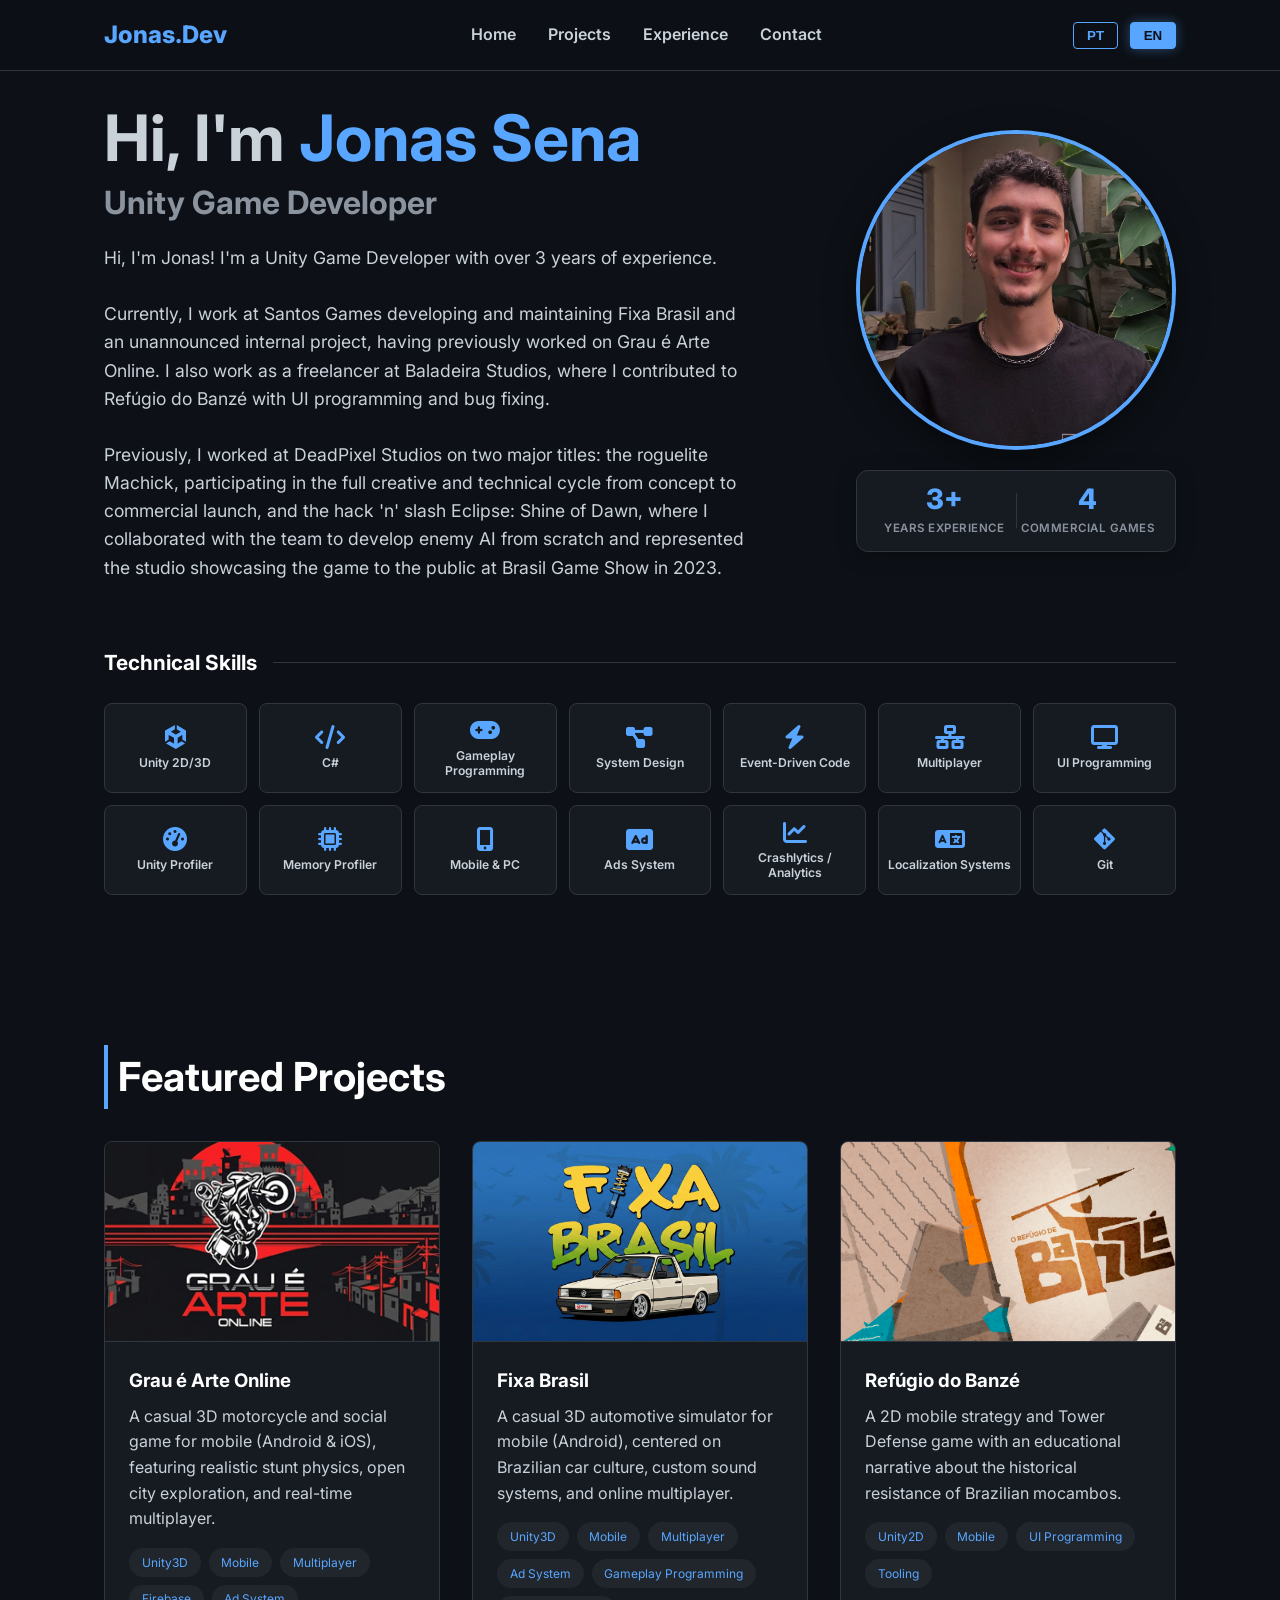
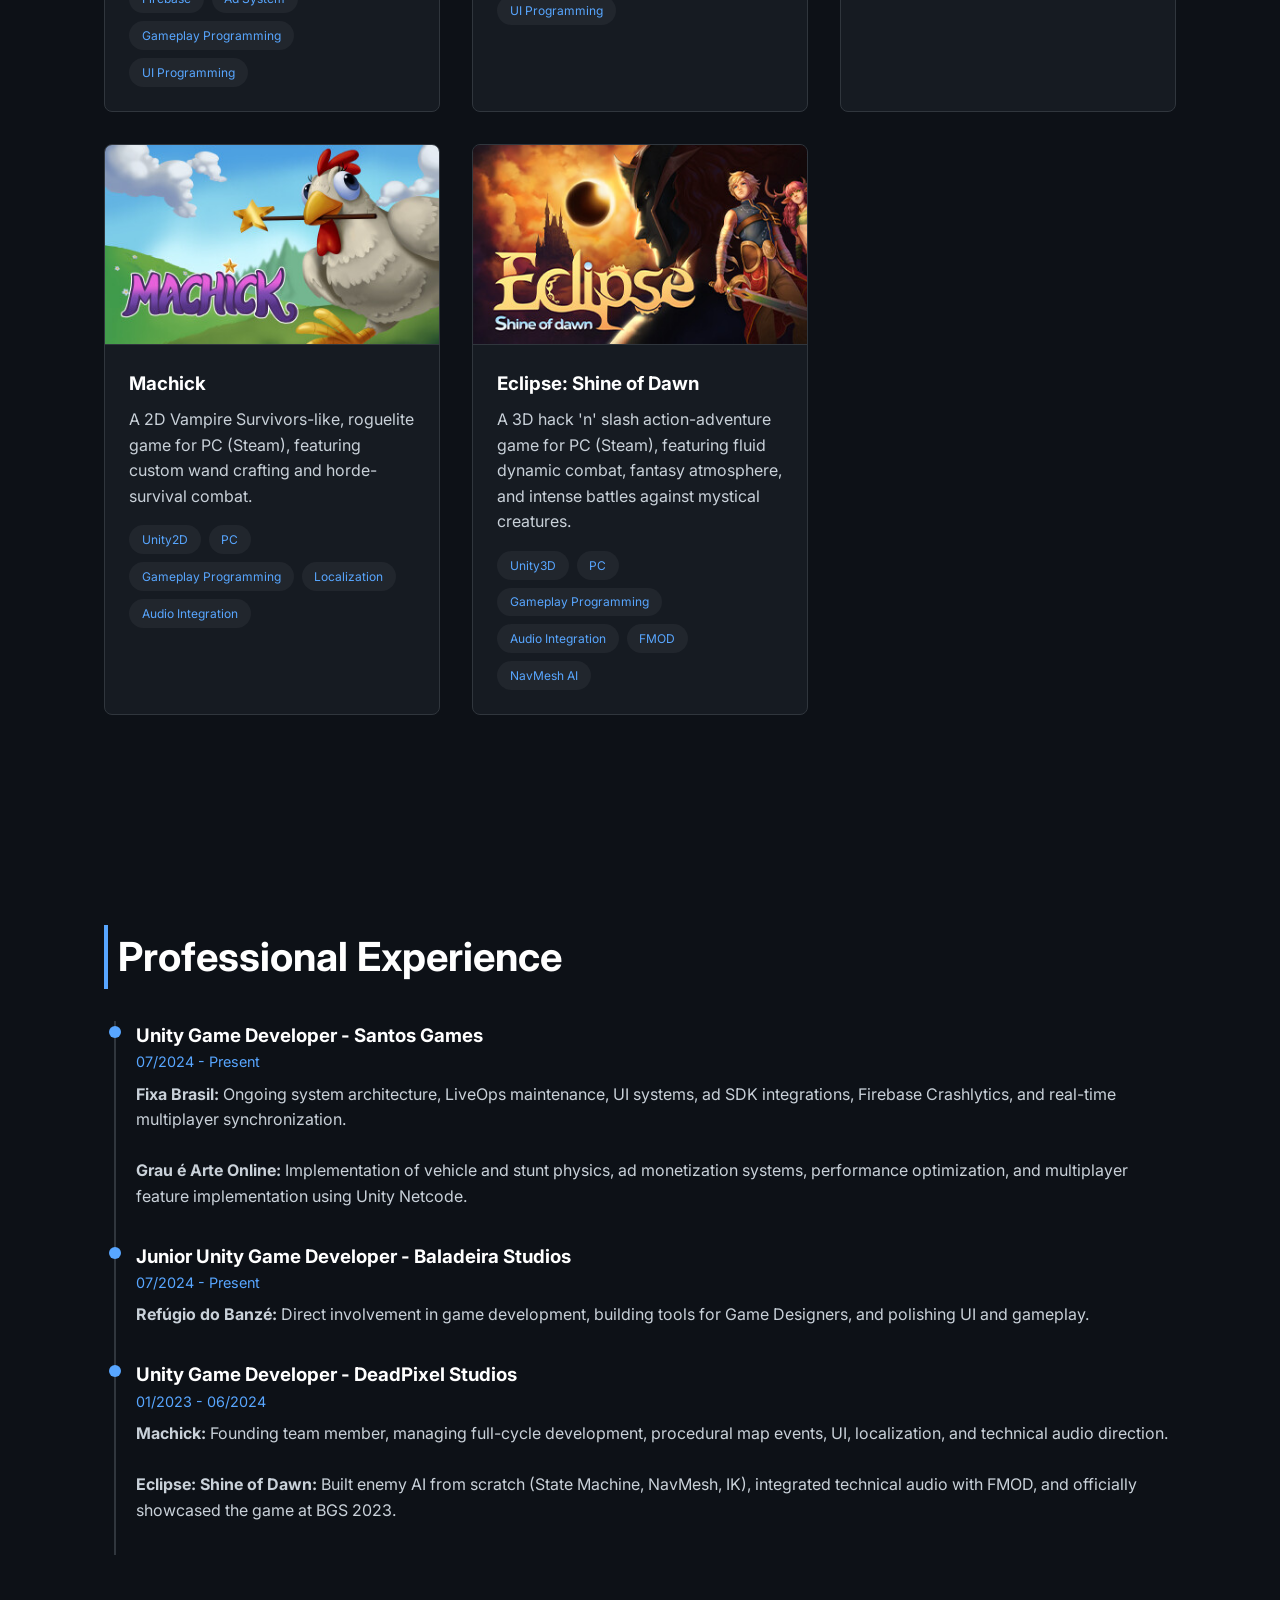
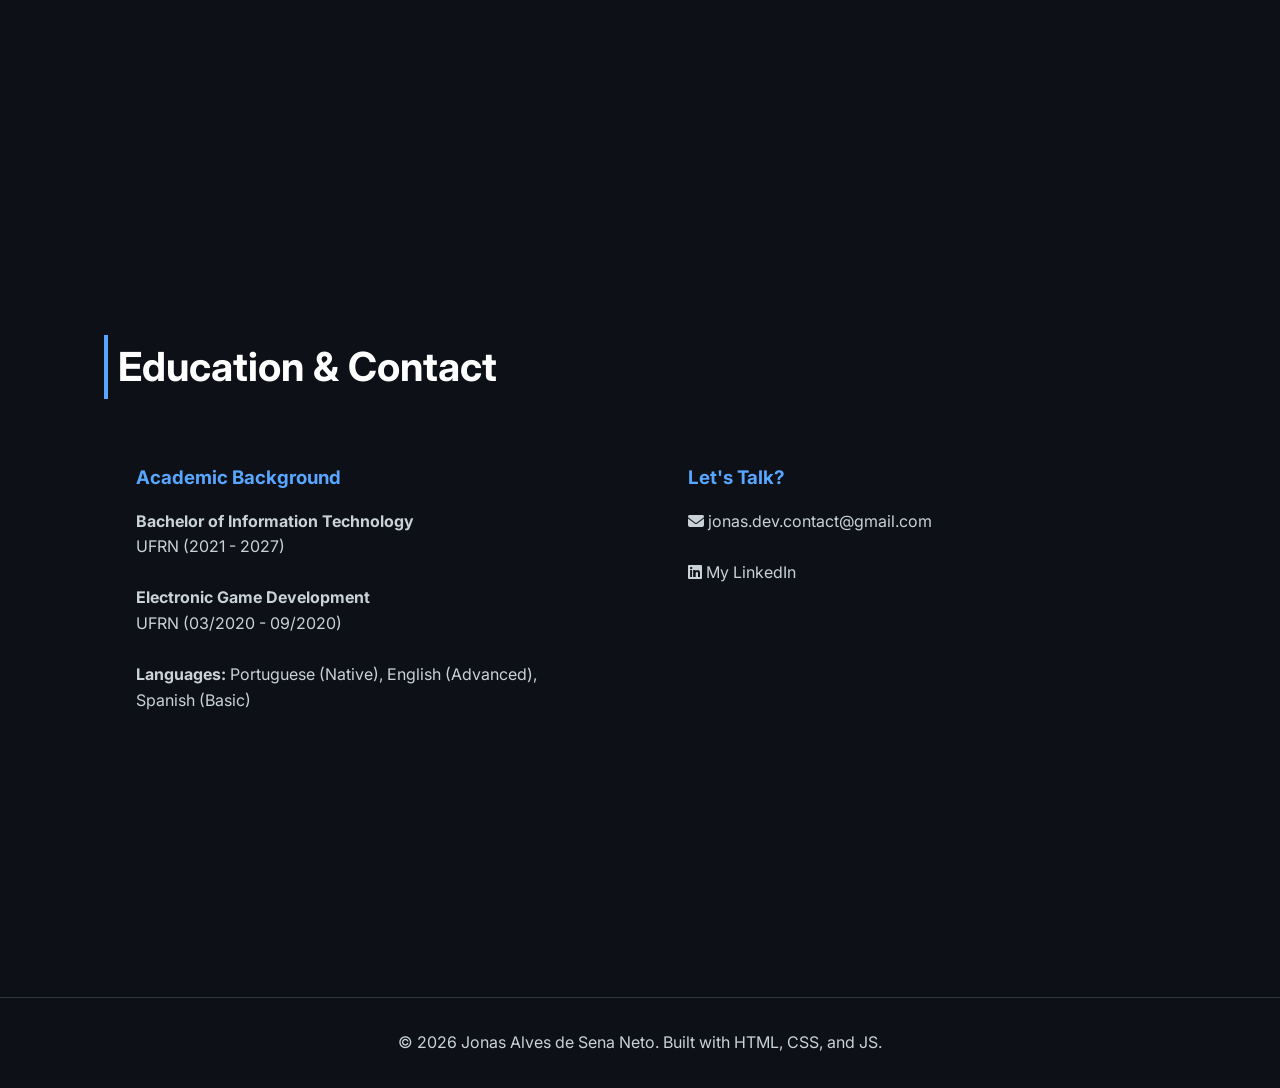
==== commit 71f2c8fe: "add new achievements" ====
--- a/index.html
+++ b/index.html
@@ -36,7 +36,7 @@
                 <p data-i18n="intro_desc">
                     Oi, eu sou Jonas! Sou Unity Game Developer com mais de 3 anos de experiência.<br><br>
                     Atualmente estou trabalhando na Santos Games no jogo Fixa Brasil e em um novo projeto interno ainda não lançado, além de ter atuado anteriormente no Grau é Arte Online. Também atuo como freelancer na Baladeira Studios, onde contribuí no jogo Refúgio do Banzé com programação de UI e correção de bugs.<br><br>
-                    Anteriormente, atuei na DeadPixel Studios no desenvolvimento de dois grandes títulos: o roguelite Machick (participando de todo o processo criativo e técnico desde a concepção até o lançamento comercial) e o hack 'n' slash Eclipse: Shine of Dawn, onde contribuí no desenvolvimento da IA dos inimigos do zero junto à equipe e representei o estúdio apresentando o jogo diretamente ao público na Brasil Game Show (BGS) em 2023.
+                    Anteriormente, atuei na DeadPixel Studios no desenvolvimento de dois grandes títulos: o roguelite Machick, participando de todo o processo criativo e técnico desde a concepção até o lançamento comercial, e o hack 'n' slash Eclipse: Shine of Dawn, onde contribuí no desenvolvimento da IA dos inimigos do zero junto à equipe e representei o estúdio apresentando o jogo diretamente ao público na Brasil Game Show em 2023.
                 </p>
             </div>
 
@@ -49,7 +49,7 @@
                     </div>
                     <div class="stat-divider"></div>
                     <div class="stat-item">
-                        <span class="stat-number">4+</span>
+                        <span class="stat-number">4</span>
                         <span class="stat-label" data-i18n="stat_projects">Jogos Comerciais</span>
                     </div>
                 </div>
--- a/css/style.css
+++ b/css/style.css
@@ -901,10 +901,10 @@
 
 .project-stats .stat-number {
     display: block;
-    font-size: 1.9rem;
+    font-size: clamp(1.4rem, 2.5vw, 1.9rem);
     font-weight: 800;
     color: var(--accent-color);
-    line-height: 1.1;
+    line-height: 1.15;
 }
 
 .project-stats .stat-label {
@@ -916,6 +916,77 @@
     text-transform: uppercase;
     letter-spacing: 0.5px;
     line-height: 1.3;
+}
+
+/* --- Banner de Destaque de Premiação (Ex: Eclipse / BGS) --- */
+.project-award-banner {
+    display: flex;
+    align-items: center;
+    gap: 1.5rem;
+    margin: 1.5rem 0 2.5rem 0;
+    padding: 1.5rem 2rem;
+    background: linear-gradient(135deg, rgba(88, 166, 255, 0.08) 0%, rgba(22, 27, 34, 0.95) 100%);
+    border: 1px solid rgba(88, 166, 255, 0.35);
+    border-radius: 14px;
+    box-shadow: 0 4px 25px rgba(0, 0, 0, 0.4), inset 0 1px 0 rgba(88, 166, 255, 0.15);
+}
+
+.project-award-banner .award-icon-wrapper {
+    flex-shrink: 0;
+    width: 64px;
+    height: 64px;
+    border-radius: 50%;
+    background: rgba(88, 166, 255, 0.12);
+    border: 1px solid rgba(88, 166, 255, 0.3);
+    display: flex;
+    align-items: center;
+    justify-content: center;
+    color: var(--accent-color);
+    font-size: 1.8rem;
+    box-shadow: 0 0 20px rgba(88, 166, 255, 0.2);
+}
+
+.project-award-banner .award-info {
+    flex-grow: 1;
+}
+
+.project-award-banner .award-badge {
+    display: inline-flex;
+    align-items: center;
+    gap: 0.5rem;
+    font-size: 0.75rem;
+    font-weight: 700;
+    color: var(--accent-color);
+    text-transform: uppercase;
+    letter-spacing: 1px;
+    margin-bottom: 0.35rem;
+}
+
+.project-award-banner .award-title {
+    font-size: clamp(1.3rem, 2.5vw, 1.7rem);
+    font-weight: 800;
+    color: #ffffff;
+    line-height: 1.25;
+    margin-bottom: 0.25rem;
+}
+
+.project-award-banner .award-subtitle {
+    font-size: 0.95rem;
+    color: #8b949e;
+    line-height: 1.4;
+    margin: 0;
+}
+
+@media (max-width: 600px) {
+    .project-award-banner {
+        flex-direction: column;
+        text-align: center;
+        padding: 1.5rem 1.25rem;
+        gap: 1rem;
+    }
+    .project-award-banner .award-badge {
+        justify-content: center;
+    }
 }
 
 /* ==========================================================================
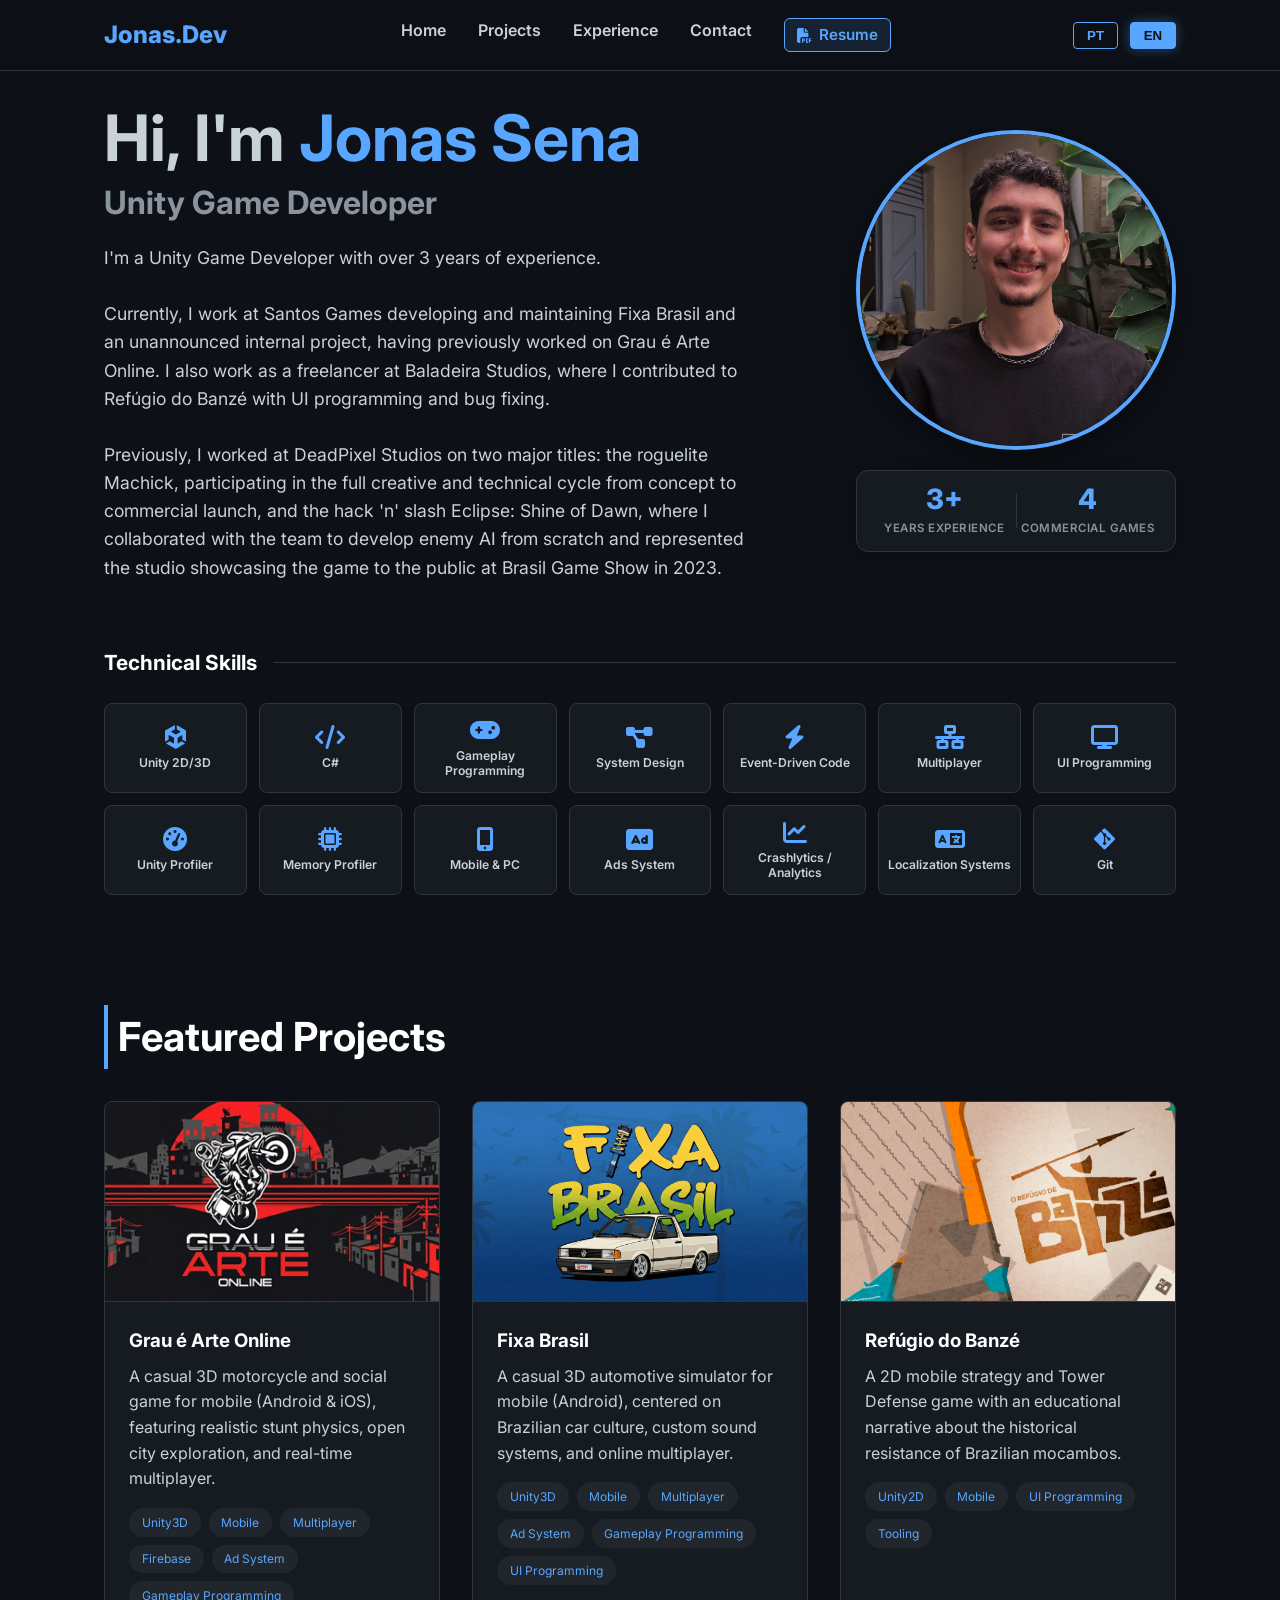
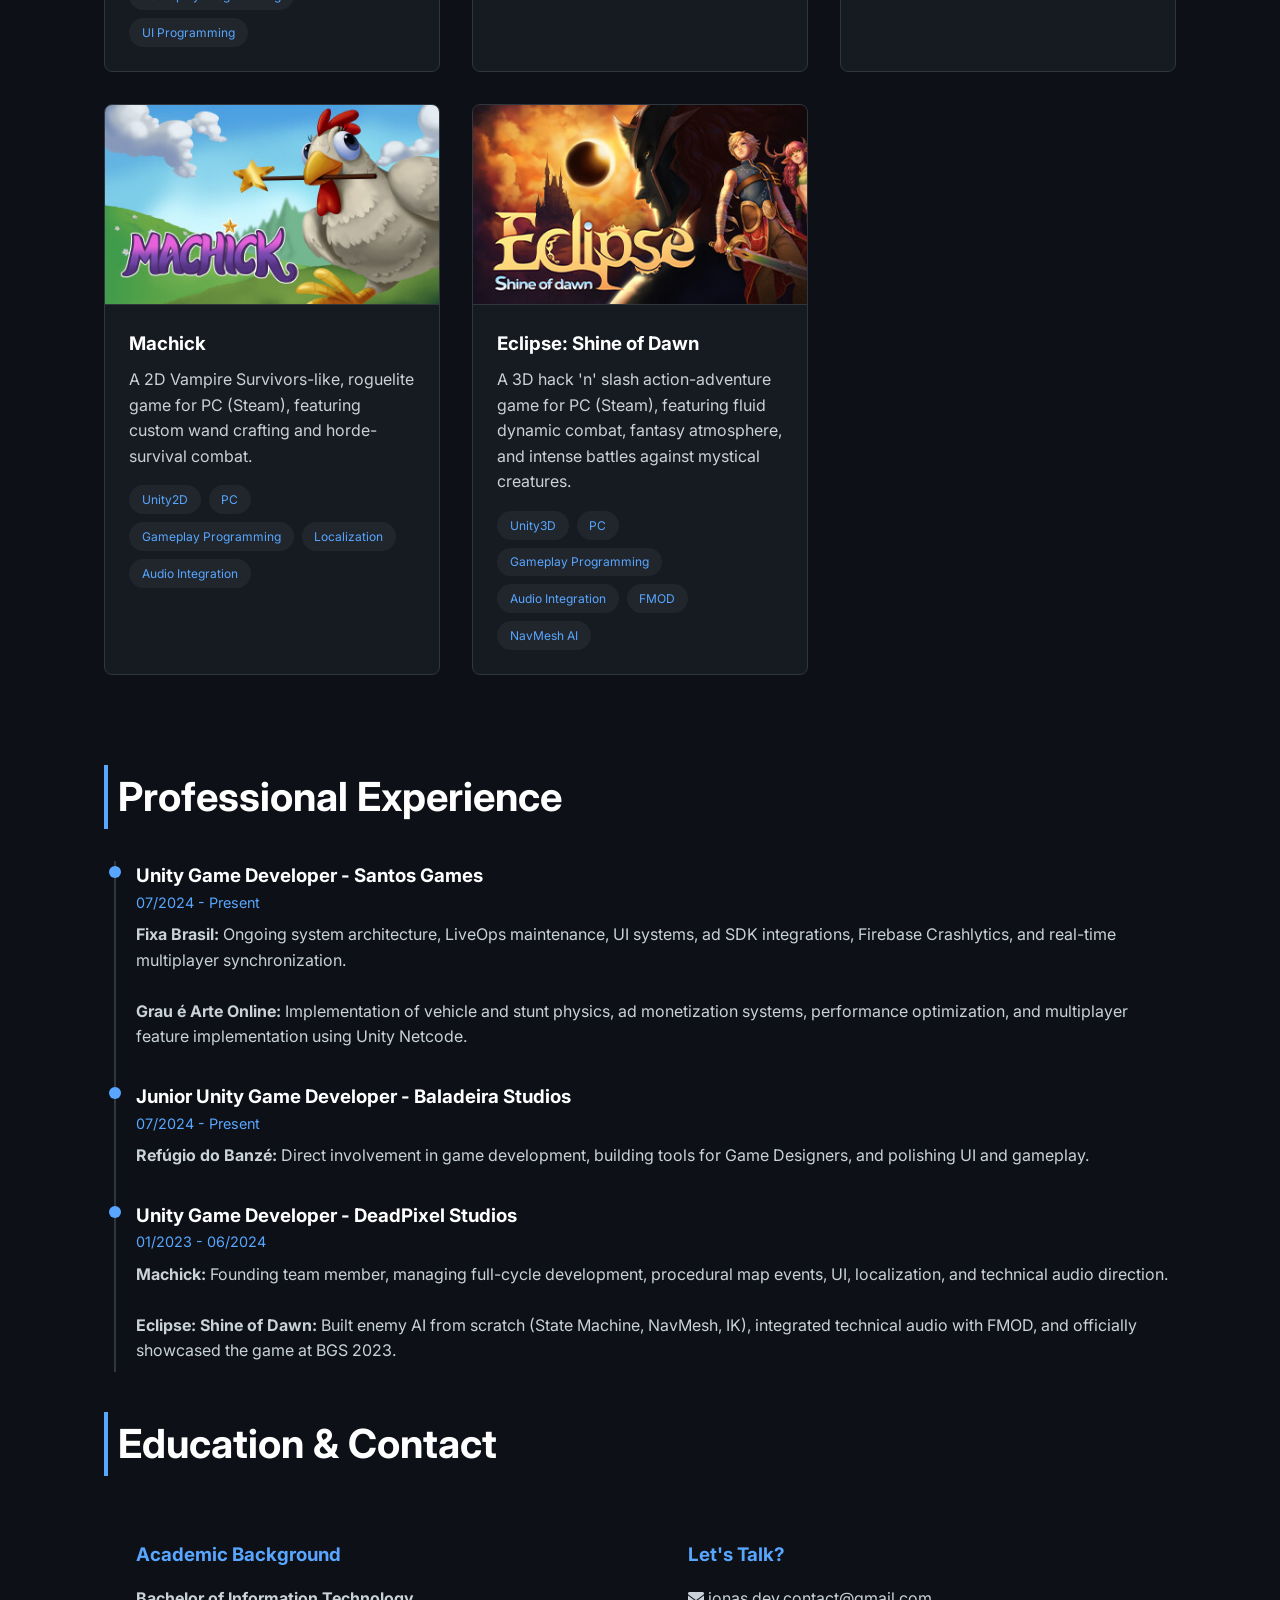
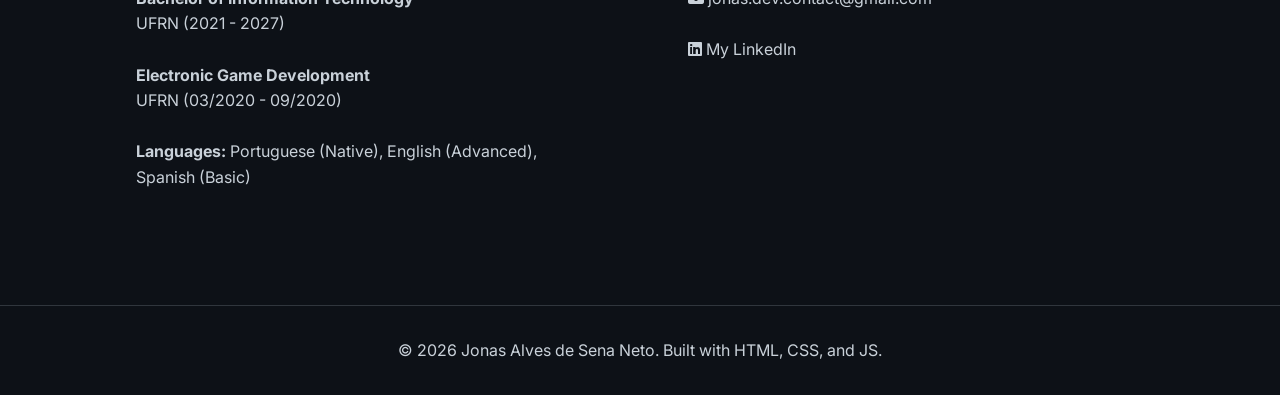
==== commit 9100c70a: "add cv + details" ====
--- a/index.html
+++ b/index.html
@@ -19,6 +19,11 @@
                 <li><a href="#projetos" data-i18n="nav_projects">Projetos</a></li>
                 <li><a href="#experiencia" data-i18n="nav_experience">Experiência</a></li>
                 <li><a href="#contato" data-i18n="nav_contact">Contato</a></li>
+                <li>
+                    <a href="cv%20Jonas%20Sena%20PT%202026.docx.pdf" target="_blank" rel="noopener noreferrer" class="nav-resume-btn" data-resume-link>
+                        <i class="fa-solid fa-file-pdf"></i> <span data-i18n="nav_resume">Currículo</span>
+                    </a>
+                </li>
             </ul>
             <div class="lang-buttons">
                 <button data-lang="pt" onclick="changeLanguage('pt')">PT</button>
@@ -34,7 +39,7 @@
                 <h1 data-i18n="intro_hello">Oi, me chamo <span class="highlight">Jonas Sena</span></h1>
                 <h2 data-i18n="intro_role">Unity Game Developer</h2>
                 <p data-i18n="intro_desc">
-                    Oi, eu sou Jonas! Sou Unity Game Developer com mais de 3 anos de experiência.<br><br>
+                    Sou Unity Game Developer com mais de 3 anos de experiência.<br><br>
                     Atualmente estou trabalhando na Santos Games no jogo Fixa Brasil e em um novo projeto interno ainda não lançado, além de ter atuado anteriormente no Grau é Arte Online. Também atuo como freelancer na Baladeira Studios, onde contribuí no jogo Refúgio do Banzé com programação de UI e correção de bugs.<br><br>
                     Anteriormente, atuei na DeadPixel Studios no desenvolvimento de dois grandes títulos: o roguelite Machick, participando de todo o processo criativo e técnico desde a concepção até o lançamento comercial, e o hack 'n' slash Eclipse: Shine of Dawn, onde contribuí no desenvolvimento da IA dos inimigos do zero junto à equipe e representei o estúdio apresentando o jogo diretamente ao público na Brasil Game Show em 2023.
                 </p>
--- a/css/style.css
+++ b/css/style.css
@@ -74,6 +74,26 @@
     color: var(--accent-color);
 }
 
+.nav-links a.nav-resume-btn {
+    display: inline-flex;
+    align-items: center;
+    gap: 0.4rem;
+    padding: 0.25rem 0.75rem;
+    border-radius: 6px;
+    background-color: rgba(88, 166, 255, 0.12);
+    border: 1px solid var(--accent-color);
+    color: var(--accent-color);
+    font-size: 0.95rem;
+    transition: all 0.25s ease;
+}
+
+.nav-links a.nav-resume-btn:hover {
+    background-color: var(--accent-color);
+    color: var(--bg-color);
+    transform: translateY(-1px);
+    box-shadow: 0 4px 12px rgba(88, 166, 255, 0.35);
+}
+
 .lang-buttons button {
     background-color: transparent;
     border: 1px solid var(--accent-color);
@@ -98,13 +118,32 @@
 
 /* --- Seções Globais --- */
 section {
-    padding: 100px 5% 50px;
-    min-height: 100vh;
+    padding: 60px 5% 40px;
     max-width: 1200px;
     margin: 0 auto;
     display: flex;
     flex-direction: column;
+    scroll-margin-top: 80px;
+}
+
+#inicio {
+    min-height: 100vh;
+    padding-top: 100px;
     justify-content: center;
+}
+
+#projetos {
+    padding-top: 70px;
+}
+
+#experiencia {
+    padding-top: 50px;
+    padding-bottom: 20px;
+}
+
+#contato {
+    padding-top: 20px;
+    padding-bottom: 50px;
 }
 
 .section-title {
@@ -146,6 +185,53 @@
     font-size: 1.1rem;
     max-width: 650px;
     color: #c9d1d9;
+}
+
+/* Botões de Ação na Apresentação (Hero CTA) */
+.intro-actions {
+    display: flex;
+    gap: 1rem;
+    margin-top: 1.8rem;
+    flex-wrap: wrap;
+}
+
+.cta-btn {
+    display: inline-flex;
+    align-items: center;
+    gap: 0.6rem;
+    padding: 0.75rem 1.4rem;
+    border-radius: 8px;
+    font-weight: 600;
+    font-size: 1rem;
+    text-decoration: none;
+    transition: all 0.25s ease;
+    cursor: pointer;
+}
+
+.cta-btn.primary {
+    background-color: var(--accent-color);
+    color: var(--bg-color);
+    border: 2px solid var(--accent-color);
+    box-shadow: 0 4px 14px rgba(88, 166, 255, 0.35);
+}
+
+.cta-btn.primary:hover {
+    background-color: #79b8ff;
+    border-color: #79b8ff;
+    transform: translateY(-2px);
+    box-shadow: 0 6px 20px rgba(88, 166, 255, 0.5);
+}
+
+.cta-btn.secondary {
+    background-color: transparent;
+    color: var(--text-color);
+    border: 2px solid #30363d;
+}
+
+.cta-btn.secondary:hover {
+    border-color: var(--accent-color);
+    color: var(--accent-color);
+    transform: translateY(-2px);
 }
 
 /* Estilos da Foto de Perfil */
@@ -234,6 +320,19 @@
 
     .intro-content h1 {
         font-size: 3rem; /* Reduz um pouco o título no celular */
+    }
+
+    .intro-actions {
+        justify-content: center;
+    }
+}
+
+@media (max-width: 768px) {
+    .nav-links {
+        gap: 0.8rem;
+        font-size: 0.9rem;
+        flex-wrap: wrap;
+        justify-content: center;
     }
 }
 
@@ -399,6 +498,10 @@
     position: relative;
 }
 
+.timeline-item:last-child {
+    margin-bottom: 0.5rem;
+}
+
 .timeline-item::before {
     content: '';
     position: absolute;
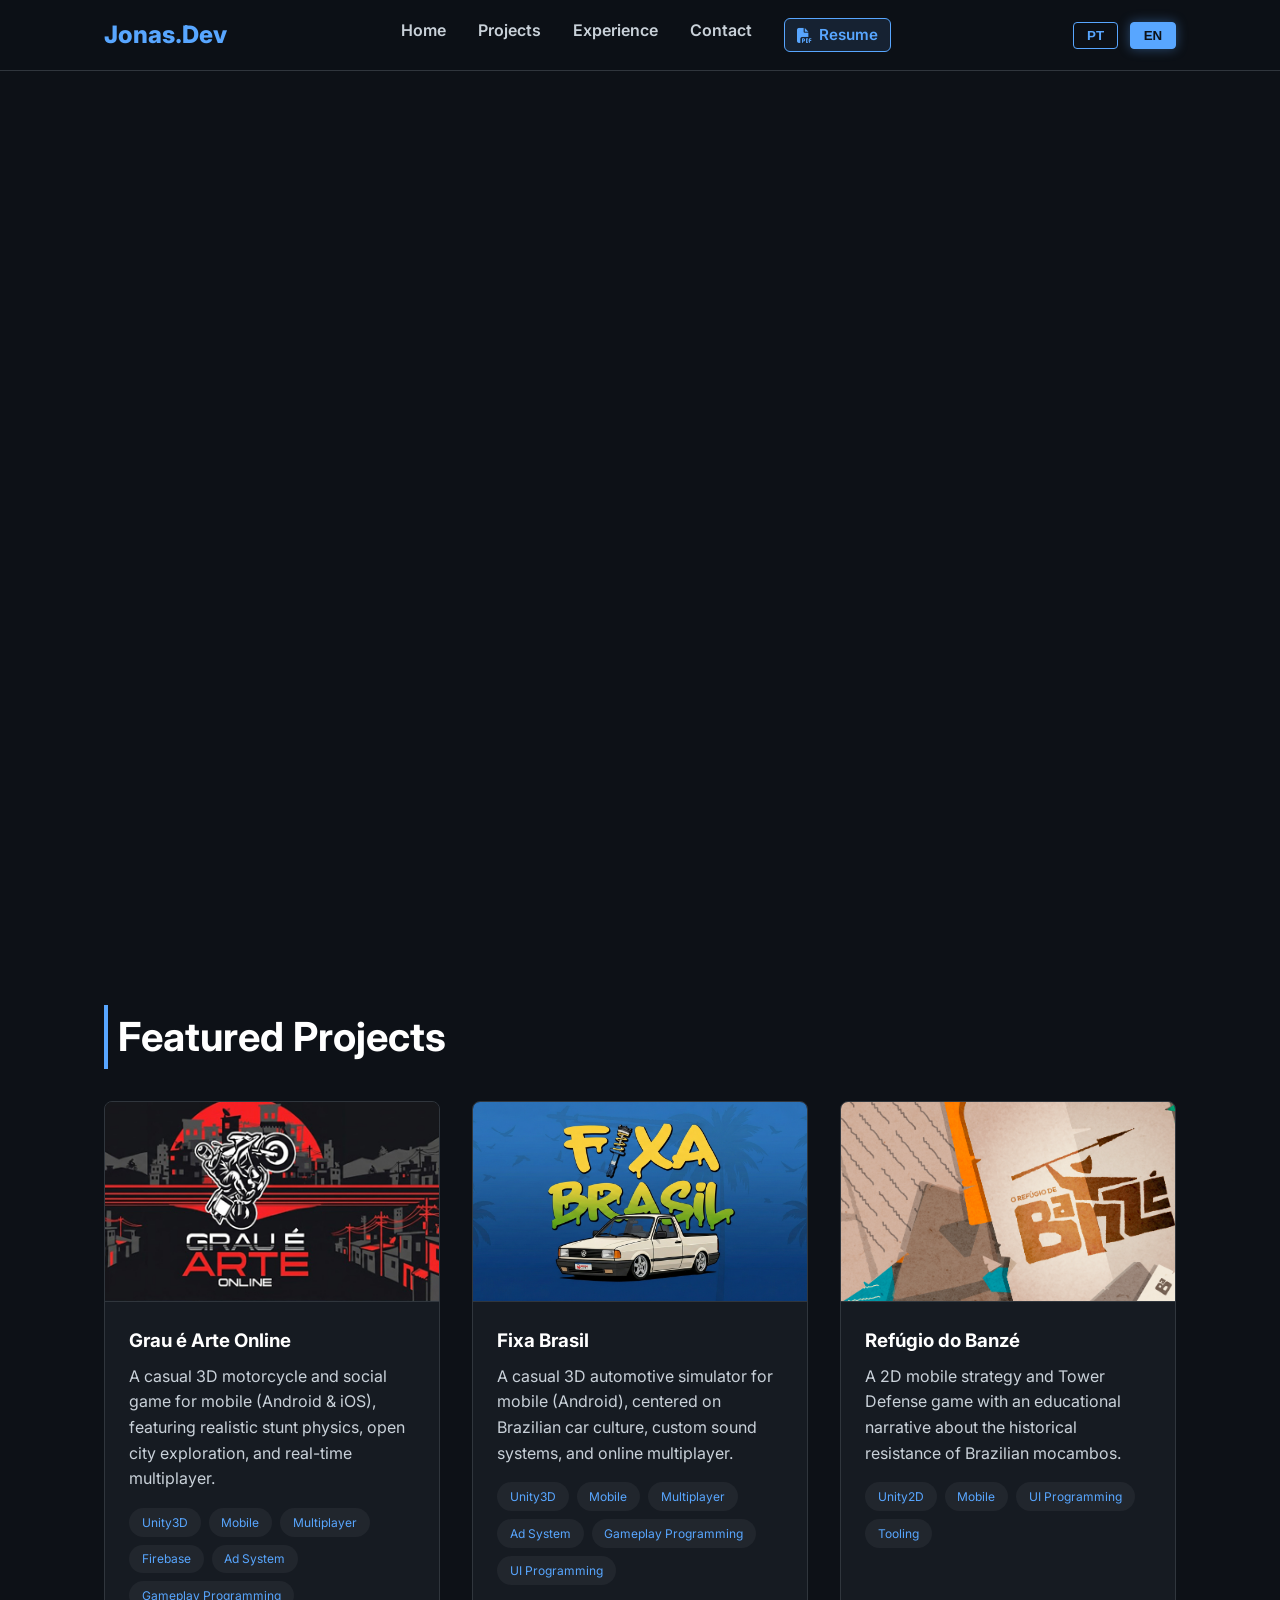
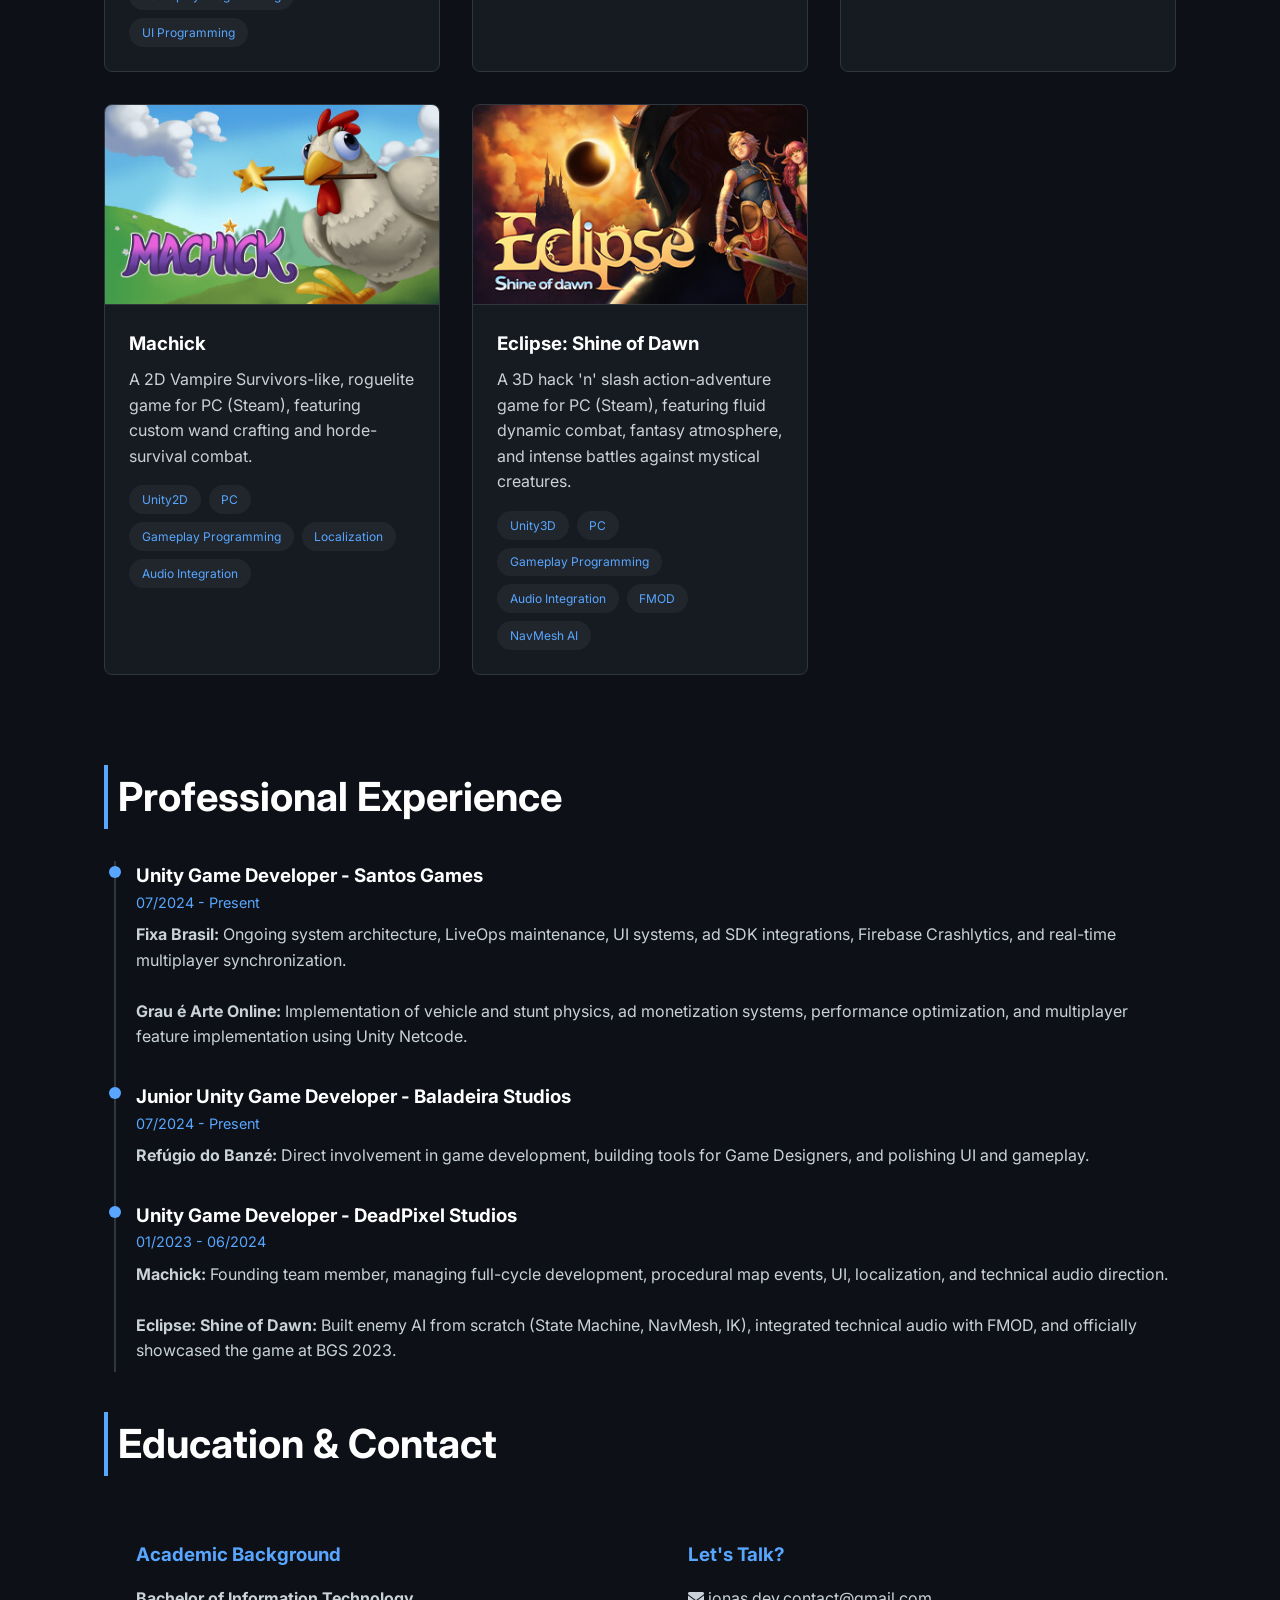
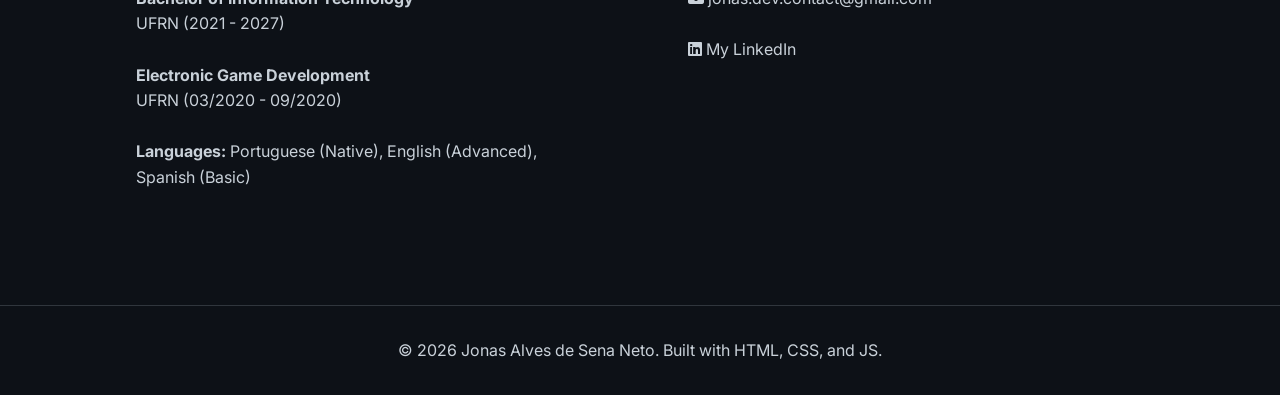
==== commit 11f46b9b: "Add icon" ====
--- a/index.html
+++ b/index.html
@@ -6,6 +6,10 @@
     <title data-i18n="page_title_home">Jonas Sena | Unity Game Developer</title>
     <link href="https://fonts.googleapis.com/css2?family=Inter:wght@300;400;600;800&display=swap" rel="stylesheet">
     <link rel="stylesheet" href="https://cdnjs.cloudflare.com/ajax/libs/font-awesome/6.4.0/css/all.min.css">
+    <!-- Favicon -->
+    <link rel="icon" type="image/svg+xml" href="images/favicon.svg">
+    <link rel="icon" type="image/png" href="images/favicon.png">
+    <link rel="apple-touch-icon" href="images/favicon.png">
     
     <link rel="stylesheet" href="css/style.css">
 </head>
@@ -39,7 +43,7 @@
                 <h1 data-i18n="intro_hello">Oi, me chamo <span class="highlight">Jonas Sena</span></h1>
                 <h2 data-i18n="intro_role">Unity Game Developer</h2>
                 <p data-i18n="intro_desc">
-                    Sou Unity Game Developer com mais de 3 anos de experiência.<br><br>
+                    Sou desenvolvedor de jogos Unity com mais de 3 anos de experiência.<br><br>
                     Atualmente estou trabalhando na Santos Games no jogo Fixa Brasil e em um novo projeto interno ainda não lançado, além de ter atuado anteriormente no Grau é Arte Online. Também atuo como freelancer na Baladeira Studios, onde contribuí no jogo Refúgio do Banzé com programação de UI e correção de bugs.<br><br>
                     Anteriormente, atuei na DeadPixel Studios no desenvolvimento de dois grandes títulos: o roguelite Machick, participando de todo o processo criativo e técnico desde a concepção até o lançamento comercial, e o hack 'n' slash Eclipse: Shine of Dawn, onde contribuí no desenvolvimento da IA dos inimigos do zero junto à equipe e representei o estúdio apresentando o jogo diretamente ao público na Brasil Game Show em 2023.
                 </p>
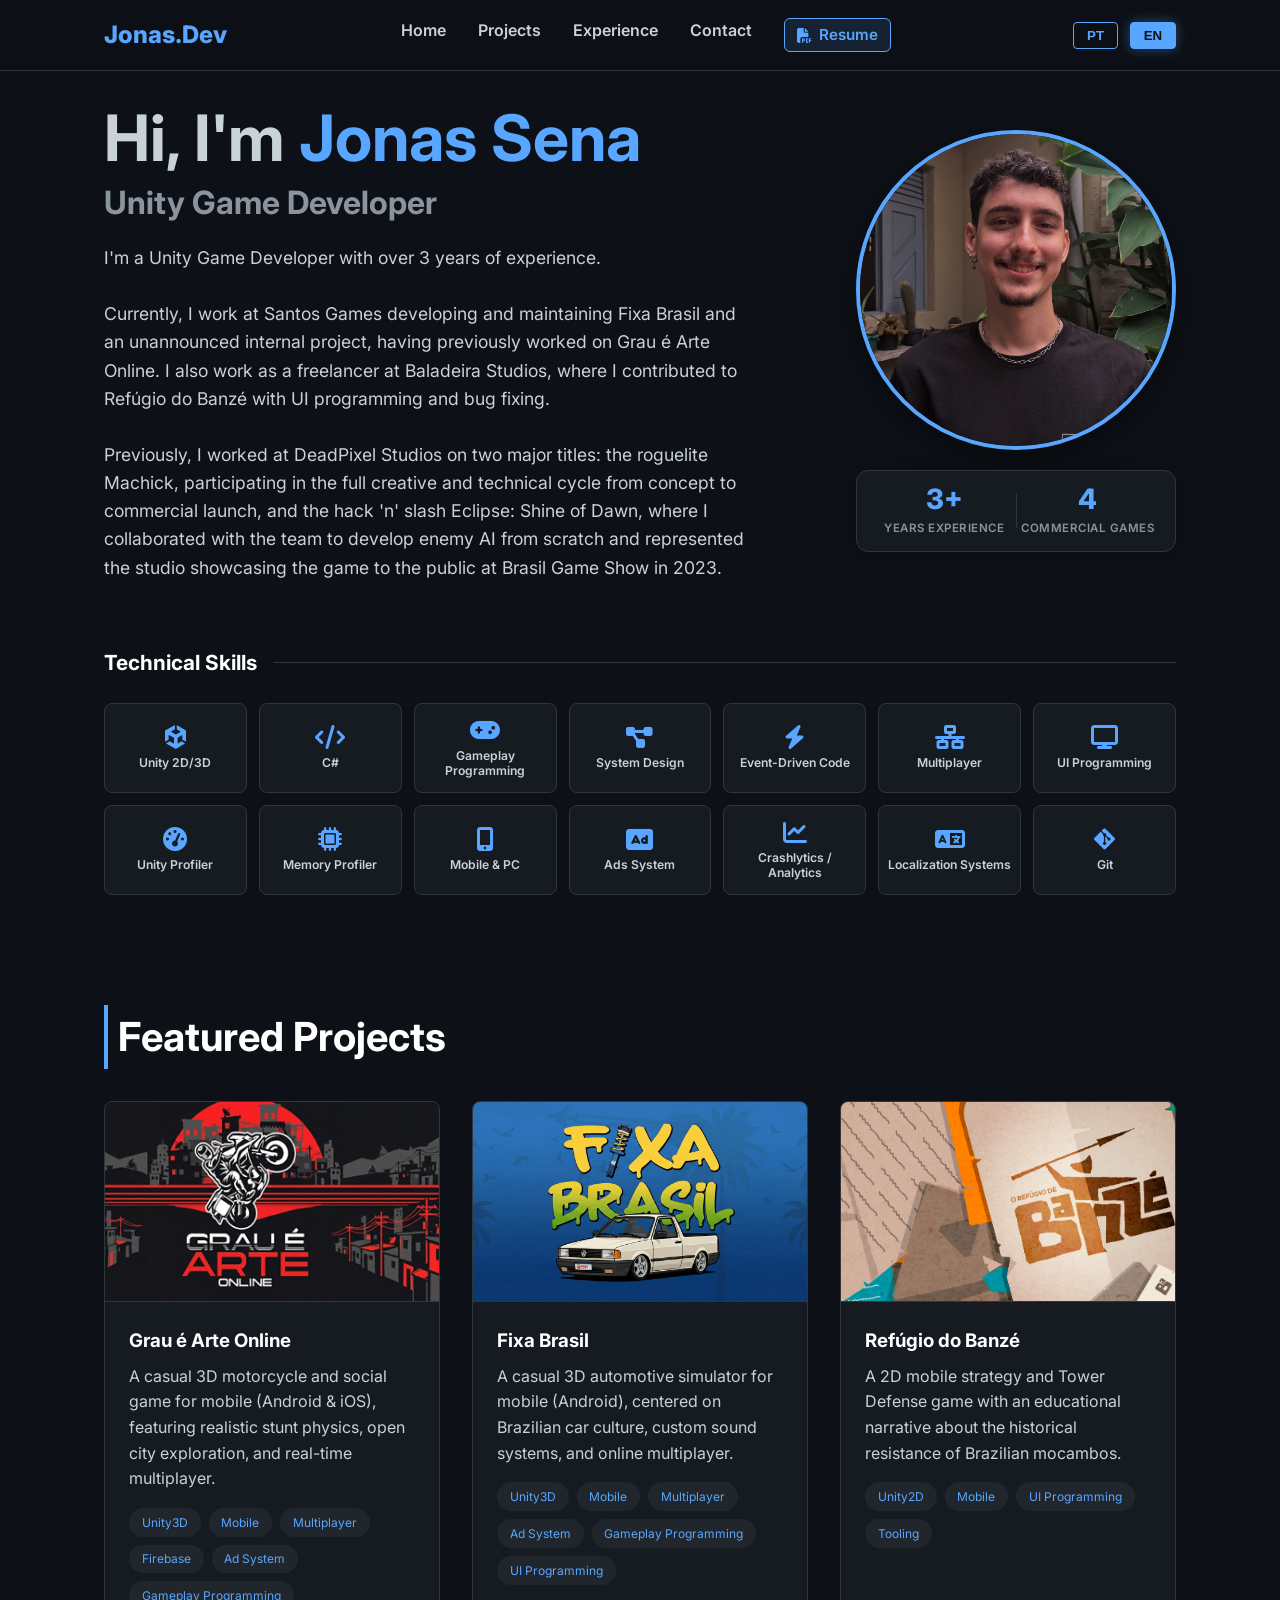
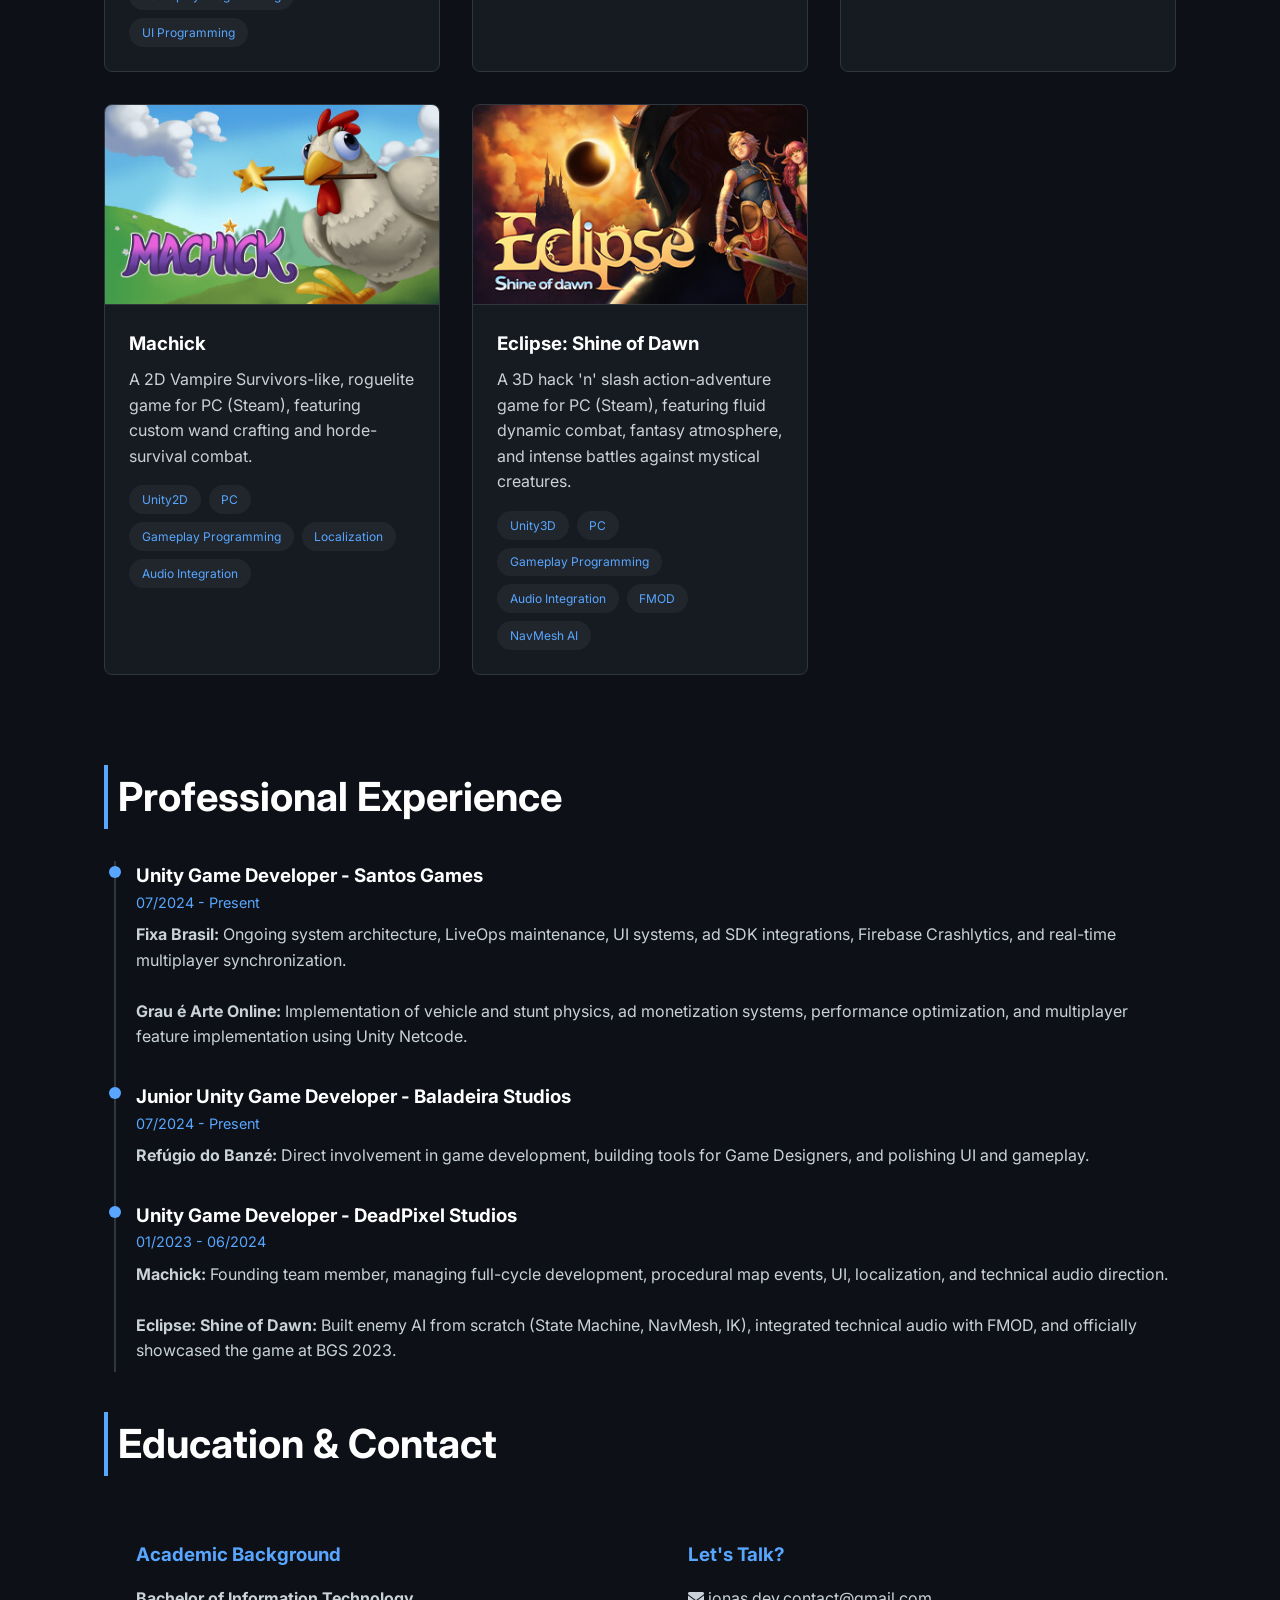
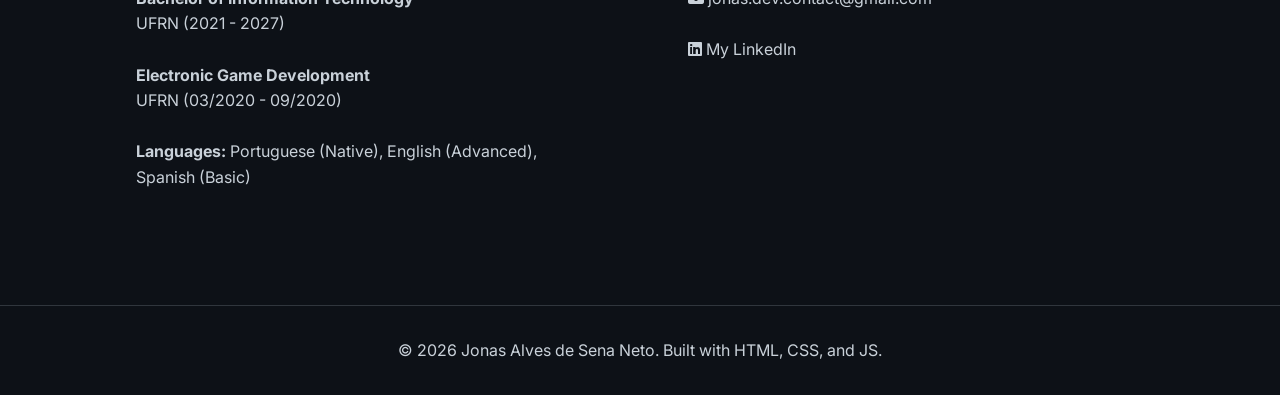
==== commit 9b9b957a: "fix linkedin link and resume name" ====
--- a/index.html
+++ b/index.html
@@ -24,7 +24,7 @@
                 <li><a href="#experiencia" data-i18n="nav_experience">Experiência</a></li>
                 <li><a href="#contato" data-i18n="nav_contact">Contato</a></li>
                 <li>
-                    <a href="cv%20Jonas%20Sena%20PT%202026.docx.pdf" target="_blank" rel="noopener noreferrer" class="nav-resume-btn" data-resume-link>
+                    <a href="cv%20Jonas%20Sena%20PT%202026.pdf" target="_blank" rel="noopener noreferrer" class="nav-resume-btn" data-resume-link>
                         <i class="fa-solid fa-file-pdf"></i> <span data-i18n="nav_resume">Currículo</span>
                     </a>
                 </li>
@@ -267,7 +267,7 @@
             <div class="skill-card" style="text-align: left;">
                 <h3 style="color: var(--accent-color); margin-bottom: 1rem;" data-i18n="contact_title">Vamos Conversar?</h3>
                 <p><i class="fa-solid fa-envelope"></i> jonas.dev.contact@gmail.com</p><br>
-                <p><i class="fa-brands fa-linkedin"></i> <a href="#" style="color: var(--text-color); text-decoration: none;" data-i18n="contact_linkedin">Meu LinkedIn</a></p>
+                <p><i class="fa-brands fa-linkedin"></i> <a href="https://www.linkedin.com/in/jonas-sena-31839122b/" target="_blank" rel="noopener noreferrer" style="color: var(--text-color); text-decoration: none;" data-i18n="contact_linkedin">Meu LinkedIn</a></p>
             </div>
         </div>
     </section>
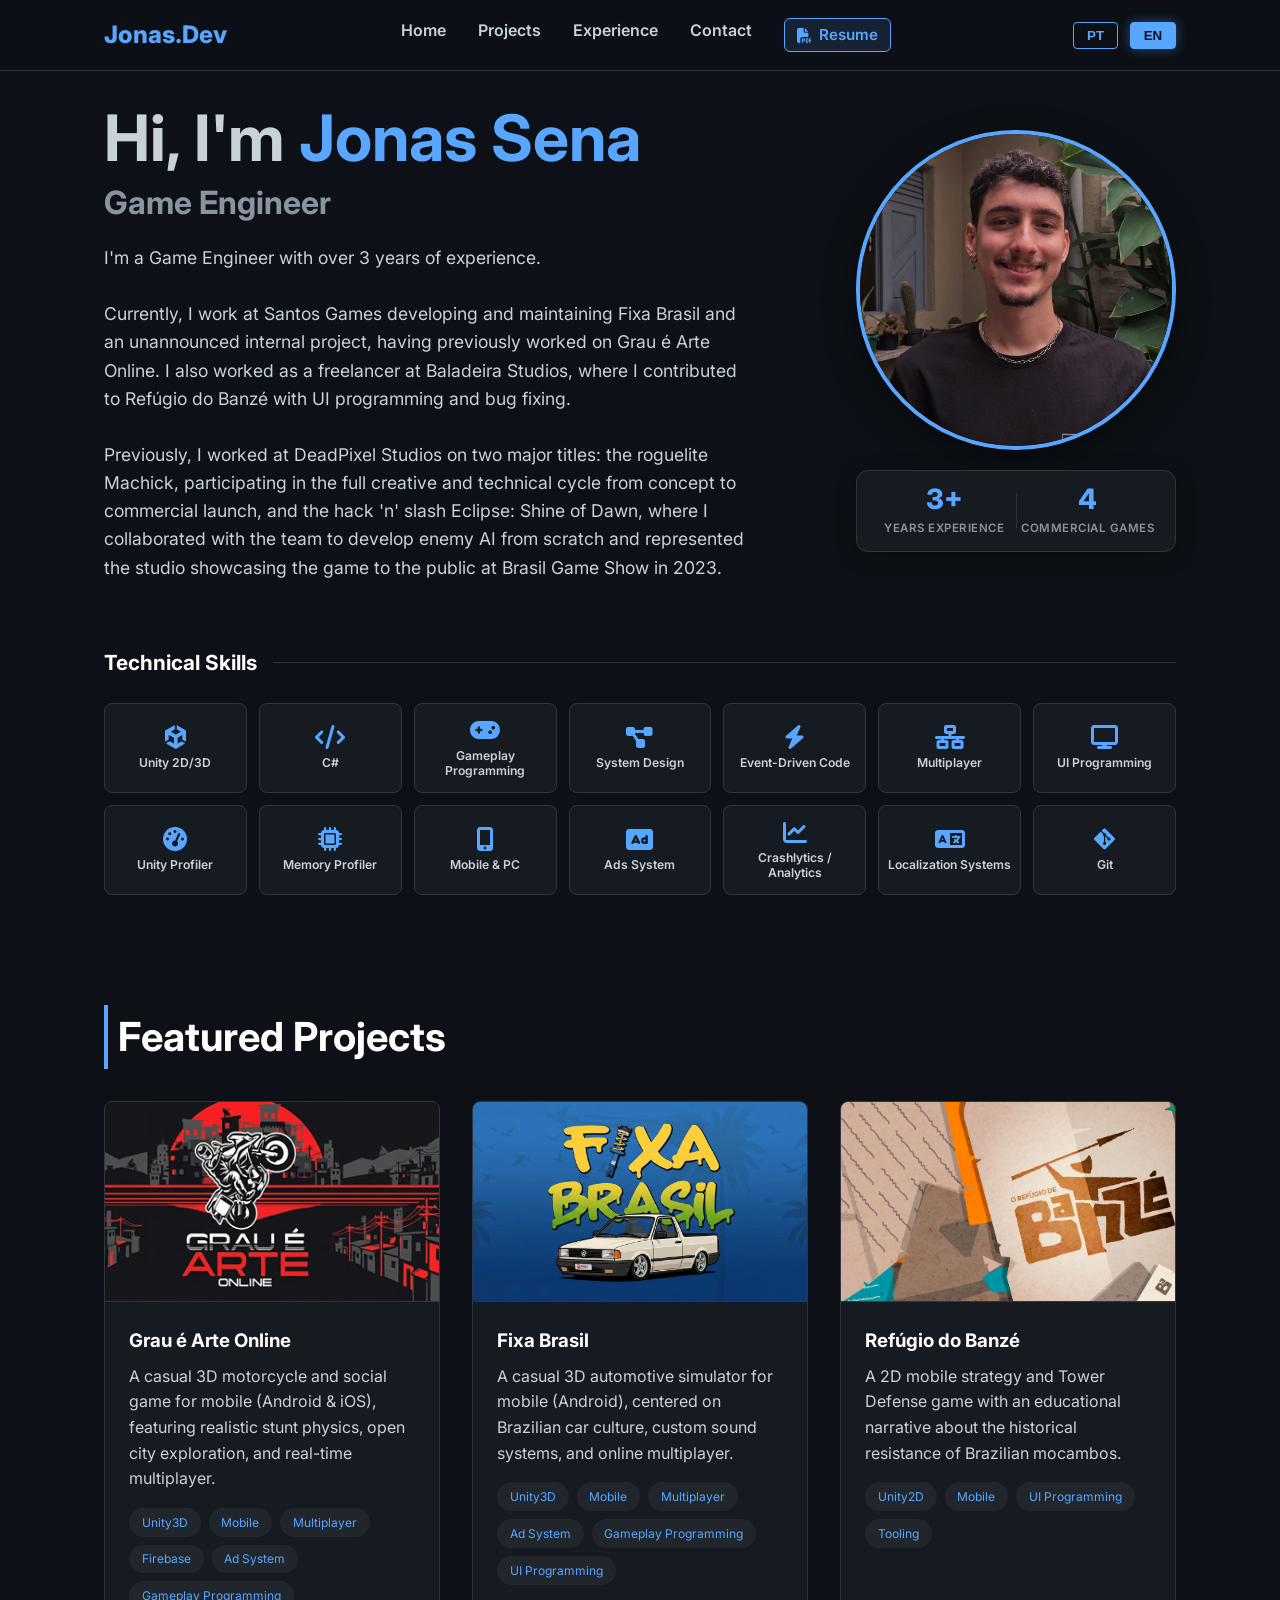
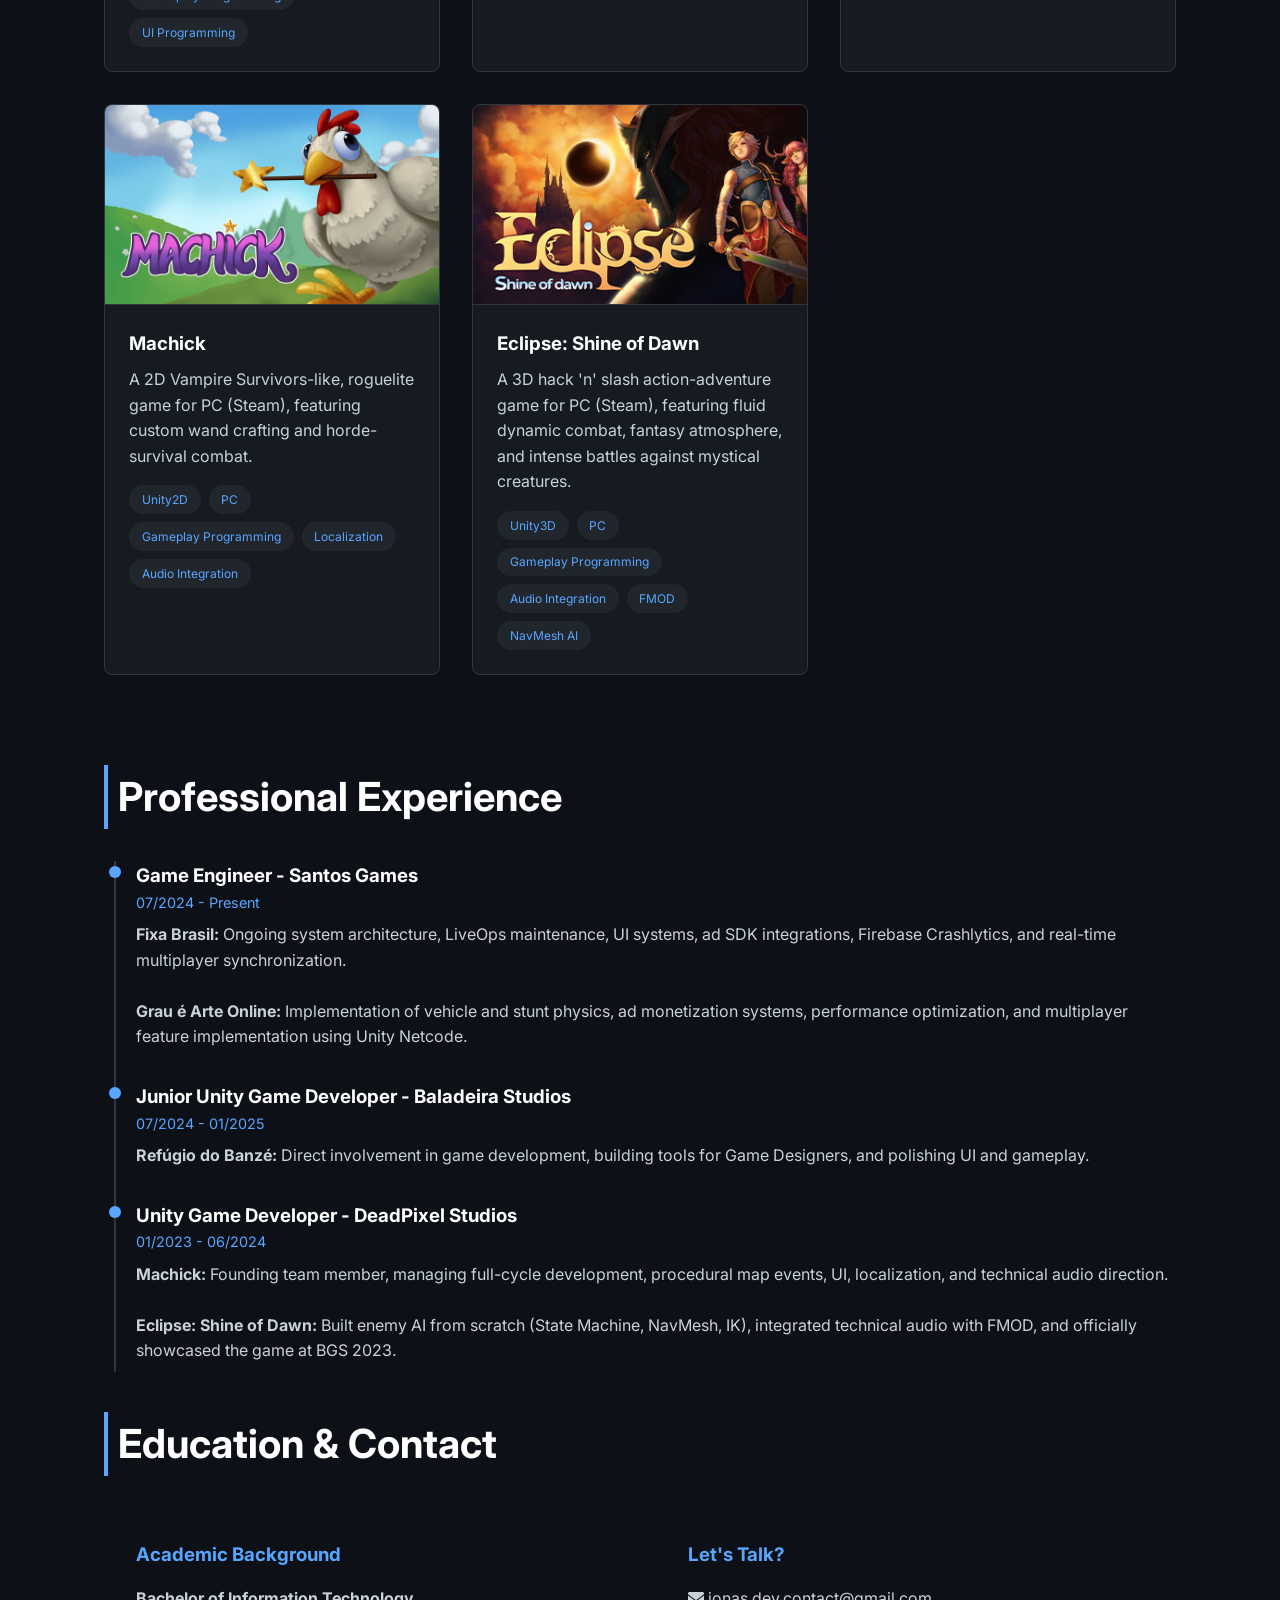
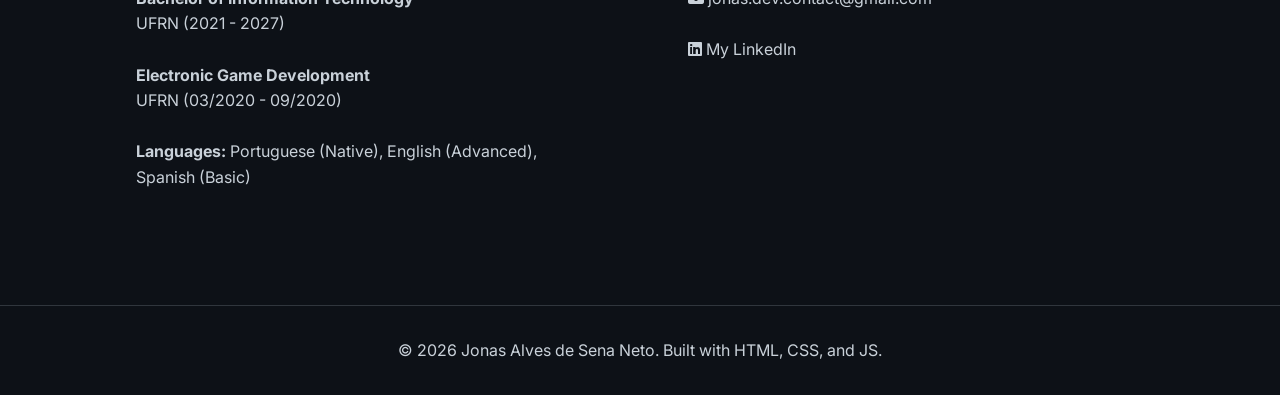
==== commit 50103311: "att role name and description" ====
--- a/index.html
+++ b/index.html
@@ -3,7 +3,7 @@
 <head>
     <meta charset="UTF-8">
     <meta name="viewport" content="width=device-width, initial-scale=1.0">
-    <title data-i18n="page_title_home">Jonas Sena | Unity Game Developer</title>
+    <title data-i18n="page_title_home">Jonas Sena | Game Engineer</title>
     <link href="https://fonts.googleapis.com/css2?family=Inter:wght@300;400;600;800&display=swap" rel="stylesheet">
     <link rel="stylesheet" href="https://cdnjs.cloudflare.com/ajax/libs/font-awesome/6.4.0/css/all.min.css">
     <!-- Favicon -->
@@ -41,10 +41,10 @@
             
             <div class="intro-content">
                 <h1 data-i18n="intro_hello">Oi, me chamo <span class="highlight">Jonas Sena</span></h1>
-                <h2 data-i18n="intro_role">Unity Game Developer</h2>
+                <h2 data-i18n="intro_role">Game Engineer</h2>
                 <p data-i18n="intro_desc">
-                    Sou desenvolvedor de jogos Unity com mais de 3 anos de experiência.<br><br>
-                    Atualmente estou trabalhando na Santos Games no jogo Fixa Brasil e em um novo projeto interno ainda não lançado, além de ter atuado anteriormente no Grau é Arte Online. Também atuo como freelancer na Baladeira Studios, onde contribuí no jogo Refúgio do Banzé com programação de UI e correção de bugs.<br><br>
+                    Sou Game Engineer com mais de 3 anos de experiência.<br><br>
+                    Atualmente estou trabalhando na Santos Games no jogo Fixa Brasil e em um novo projeto interno ainda não lançado, além de ter atuado anteriormente no Grau é Arte Online. Também atuei como freelancer na Baladeira Studios, onde contribuí no jogo Refúgio do Banzé com programação de UI e correção de bugs.<br><br>
                     Anteriormente, atuei na DeadPixel Studios no desenvolvimento de dois grandes títulos: o roguelite Machick, participando de todo o processo criativo e técnico desde a concepção até o lançamento comercial, e o hack 'n' slash Eclipse: Shine of Dawn, onde contribuí no desenvolvimento da IA dos inimigos do zero junto à equipe e representei o estúdio apresentando o jogo diretamente ao público na Brasil Game Show em 2023.
                 </p>
             </div>
@@ -229,7 +229,7 @@
         <div class="timeline">
             
             <div class="timeline-item">
-                <h3 data-i18n="exp1_title">Unity Game Developer - Santos Games</h3>
+                <h3 data-i18n="exp1_title">Game Engineer - Santos Games</h3>
                 <span class="date" data-i18n="exp1_date">07/2024 - Presente</span>
                 <p data-i18n="exp1_desc">
                     <strong>Fixa Brasil:</strong> Atuação contínua na arquitetura de sistemas, manutenção LiveOps, controle de UI, integração de anúncios, Firebase Crashlytics e sincronização multiplayer em tempo real.<br><br>
@@ -239,7 +239,7 @@
 
             <div class="timeline-item">
                 <h3 data-i18n="exp2_title">Junior Unity Game Developer - Baladeira Studios</h3>
-                <span class="date" data-i18n="exp2_date">07/2024 - Presente</span>
+                <span class="date" data-i18n="exp2_date">07/2024 - 01/2025</span>
                 <p data-i18n="exp2_desc"><strong>Refúgio do Banzé:</strong> Envolvimento direto no desenvolvimento do jogo, construindo ferramentas para Game Designers e refinando a programação de UI e gameplay.</p>
             </div>
 
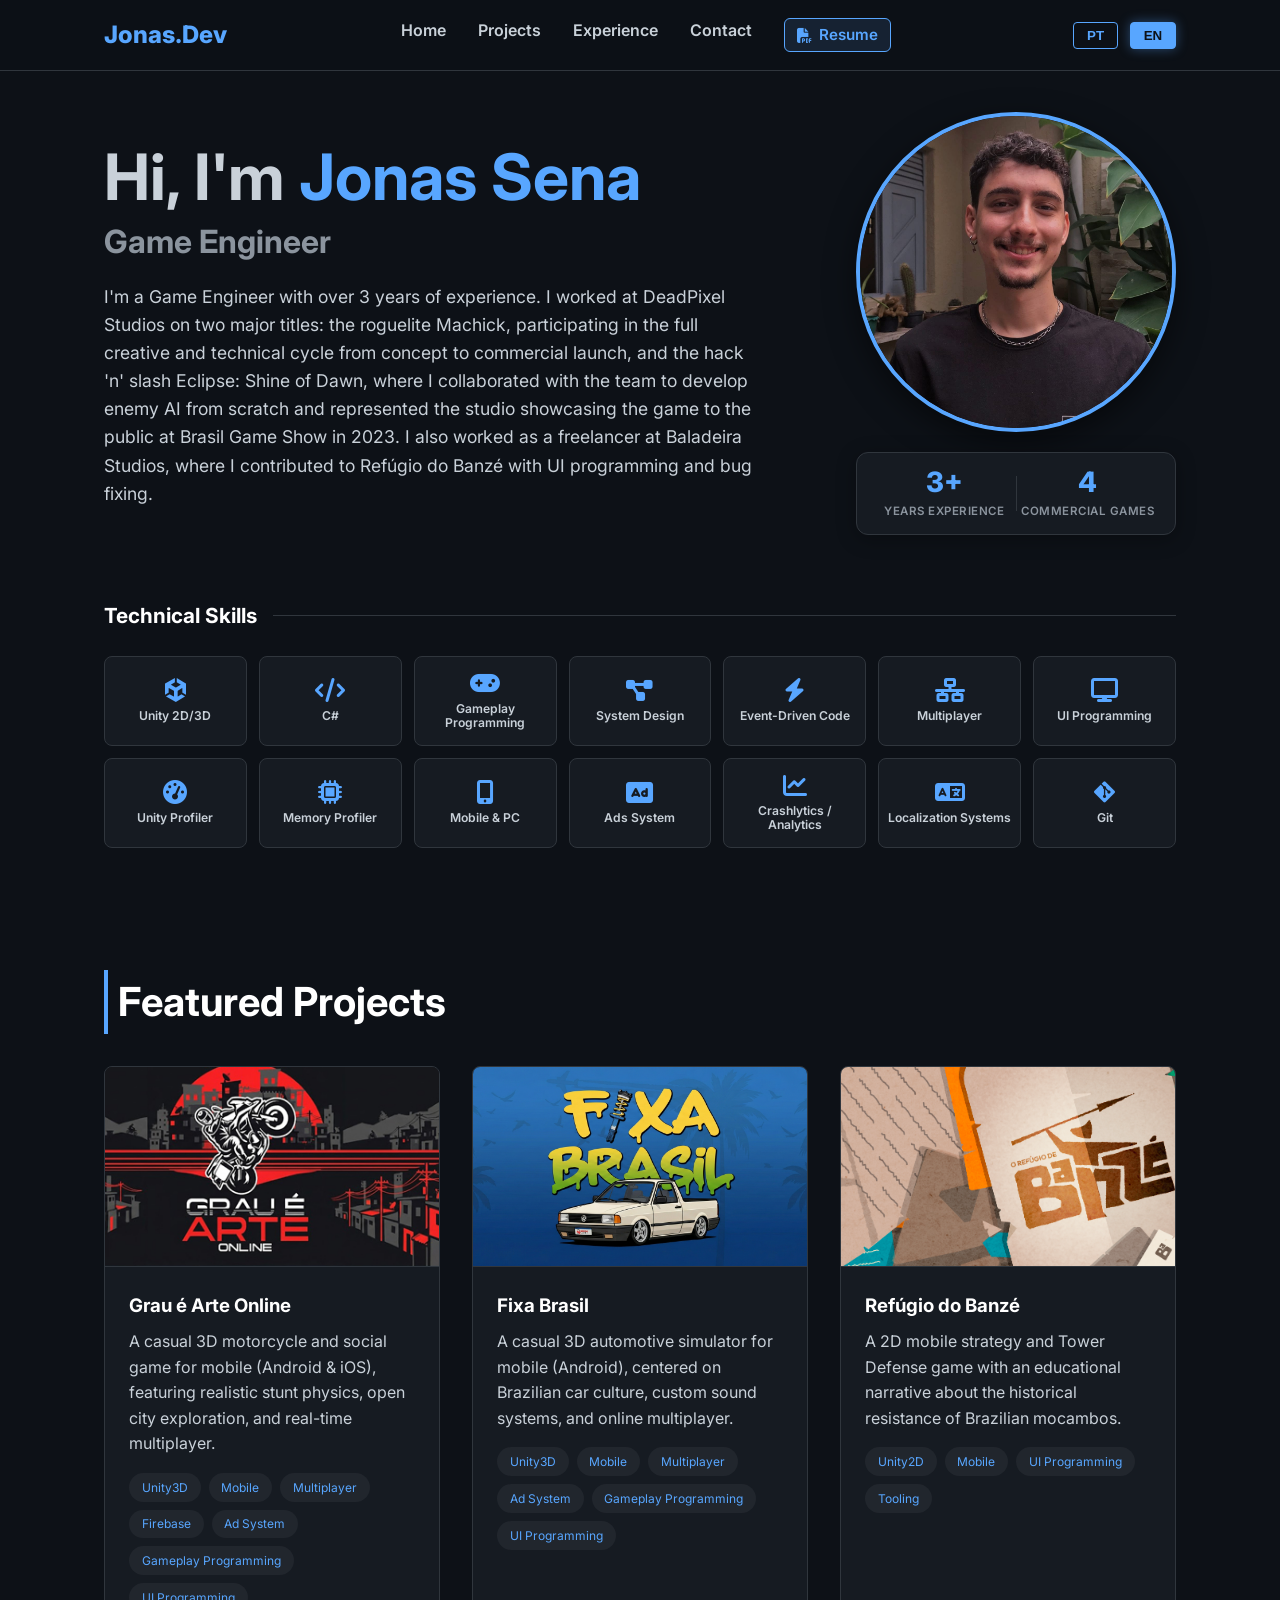
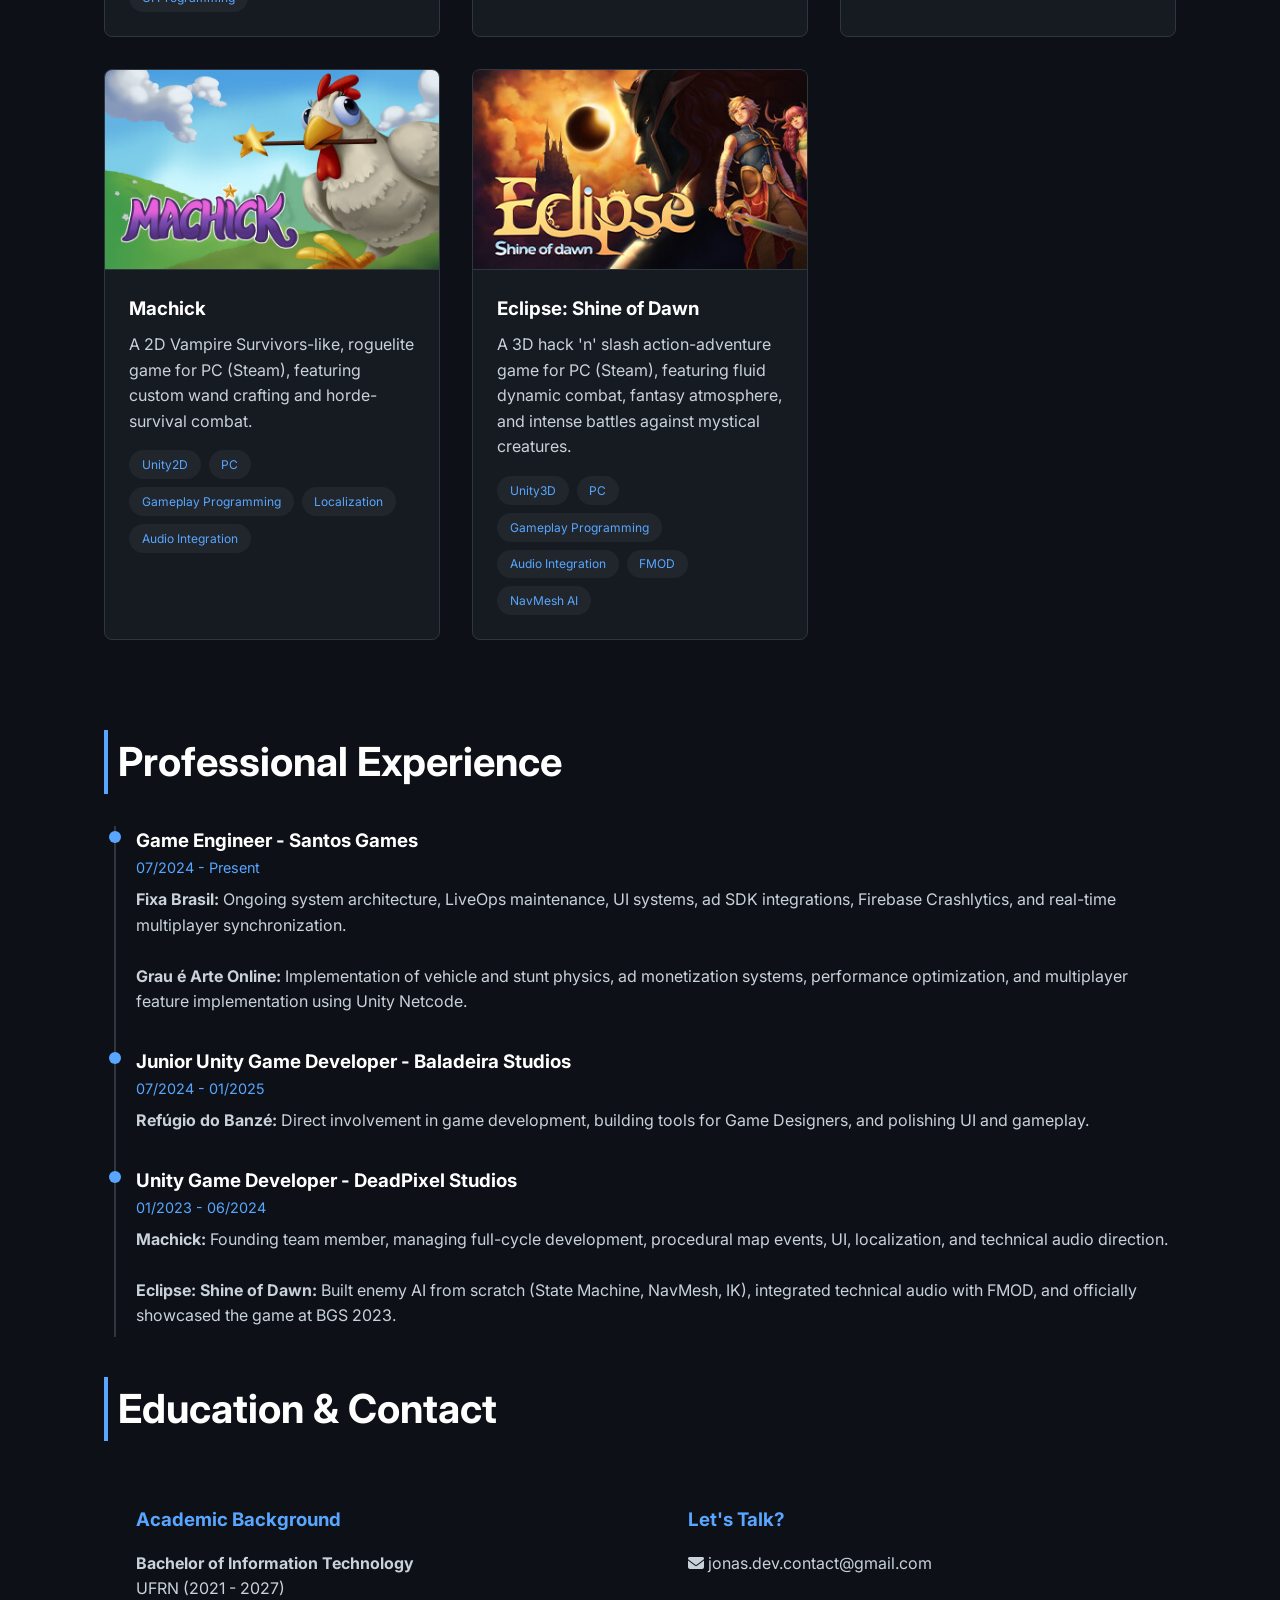
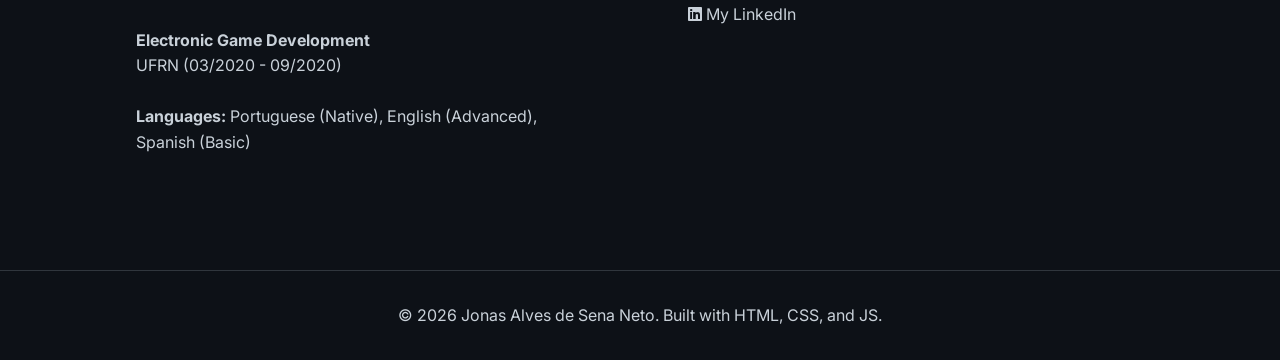
==== commit 5b1dd9dc: "Att introdução" ====
--- a/index.html
+++ b/index.html
@@ -7,9 +7,9 @@
     <link href="https://fonts.googleapis.com/css2?family=Inter:wght@300;400;600;800&display=swap" rel="stylesheet">
     <link rel="stylesheet" href="https://cdnjs.cloudflare.com/ajax/libs/font-awesome/6.4.0/css/all.min.css">
     <!-- Favicon -->
-    <link rel="icon" type="image/svg+xml" href="images/favicon.svg">
-    <link rel="icon" type="image/png" href="images/favicon.png">
-    <link rel="apple-touch-icon" href="images/favicon.png">
+    <link rel="icon" type="image/svg+xml" href="images/icon/favicon.svg">
+    <link rel="icon" type="image/png" href="images/icon/favicon.png">
+    <link rel="apple-touch-icon" href="images/icon/favicon.png">
     
     <link rel="stylesheet" href="css/style.css">
 </head>
@@ -43,9 +43,7 @@
                 <h1 data-i18n="intro_hello">Oi, me chamo <span class="highlight">Jonas Sena</span></h1>
                 <h2 data-i18n="intro_role">Game Engineer</h2>
                 <p data-i18n="intro_desc">
-                    Sou Game Engineer com mais de 3 anos de experiência.<br><br>
-                    Atualmente estou trabalhando na Santos Games no jogo Fixa Brasil e em um novo projeto interno ainda não lançado, além de ter atuado anteriormente no Grau é Arte Online. Também atuei como freelancer na Baladeira Studios, onde contribuí no jogo Refúgio do Banzé com programação de UI e correção de bugs.<br><br>
-                    Anteriormente, atuei na DeadPixel Studios no desenvolvimento de dois grandes títulos: o roguelite Machick, participando de todo o processo criativo e técnico desde a concepção até o lançamento comercial, e o hack 'n' slash Eclipse: Shine of Dawn, onde contribuí no desenvolvimento da IA dos inimigos do zero junto à equipe e representei o estúdio apresentando o jogo diretamente ao público na Brasil Game Show em 2023.
+                    Sou Game Engineer com mais de 3 anos de experiência. Atuei na DeadPixel Studios no desenvolvimento de dois grandes títulos: o roguelite Machick, participando de todo o processo criativo e técnico desde a concepção até o lançamento comercial, e o hack 'n' slash Eclipse: Shine of Dawn, onde contribuí no desenvolvimento da IA dos inimigos do zero junto à equipe e representei o estúdio apresentando o jogo diretamente ao público na Brasil Game Show em 2023. Também atuei como freelancer na Baladeira Studios, onde contribuí no jogo Refúgio do Banzé com programação de UI e correção de bugs.
                 </p>
             </div>
 
@@ -154,7 +152,7 @@
 
             <a href="fixa.html" class="project-card">
                 <div class="project-img">
-                    <img src="images/fixa.jpg" alt="Capa do jogo Fixa Brasil" class="img-fill">
+                    <img src="images/fixa midia/fixa.jpg" alt="Capa do jogo Fixa Brasil" class="img-fill">
                 </div>
                 <div class="project-info">
                     <h3 data-i18n="proj2_title">Fixa Brasil</h3>
@@ -188,7 +186,7 @@
 
             <a href="machick.html" class="project-card">
                 <div class="project-img">
-                    <img src="images/machick.jpg" alt="Capa do jogo Machick">
+                    <img src="images/machick-steam-media/machick.jpg" alt="Capa do jogo Machick">
                 </div>
                 <div class="project-info">
                     <h3 data-i18n="proj4_title">Machick</h3>
@@ -205,7 +203,7 @@
 
             <a href="eclipse.html" class="project-card">
                 <div class="project-img">
-                    <img src="images/eclipse.jpg" alt="Capa do jogo Eclipse: Shine of Dawn">
+                    <img src="images/eclipse-shine-of-dawn-steam-media/eclipse.jpg" alt="Capa do jogo Eclipse: Shine of Dawn">
                 </div>
                 <div class="project-info">
                     <h3 data-i18n="proj5_title">Eclipse: Shine of Dawn</h3>
